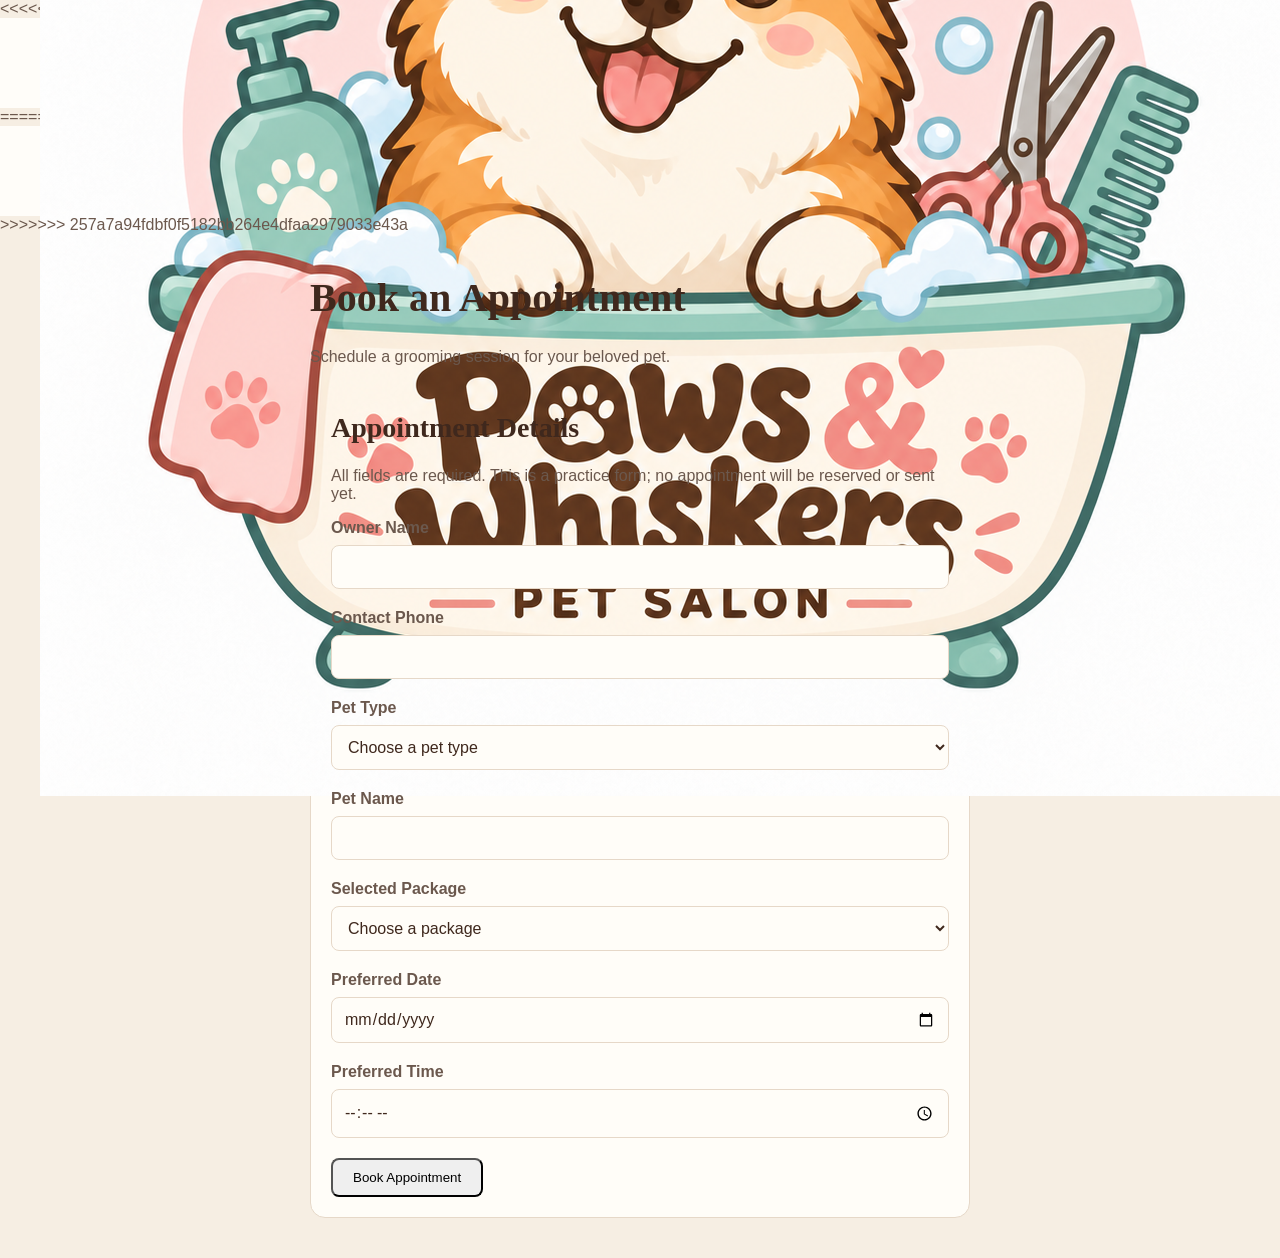
==== booking.html @ 64ad49d0 "Enhanced booking and style" ====
<!DOCTYPE html>
<html lang="en">
<head>
    <meta charset="UTF-8">
    <meta name="viewport" content="width=device-width, initial-scale=1.0">

    <title>Booking | Paws &amp; Whiskers</title>

    <link rel="stylesheet" href="style.css">
</head>

<body>
<<<<<<< HEAD
    <!-- Shared navigation -->
    <nav class="navbar" aria-label="Main navigation">
        <div class="nav-logo">
            <a href="index.html">Paws &amp; Whiskers</a>
        </div>

        <div class="nav-links">
            <a href="index.html">Home</a>
            <a href="service.html">Services</a>
            <a href="packages.html">Packages</a>
            <a href="groomers.html">Groomers</a>
            <a href="booking.html" aria-current="page">Booking</a>
            <a href="contact.html">Contact</a>
        </div>
    </nav>
=======
    <nav class="navbar">

            <div class="nav-brand">
                <div class="nav-image-logo">
                    <img src="Paws & Whiskers.png" alt="Paws & Whiskers Logo">
                </div>

                <div class="nav-title">
                    <a href="index.html">Paws & Whiskers</a>
                </div>
            </div>

            <div class="nav-links">
                <a href="index.html">Home</a>
                <a href="service.html">Services</a>
                <a href="packages.html">Packages</a>
                <a href="groomers.html">Groomers</a>
                <a href="contact.html">Contact</a>
            </div>

            <a href="booking.html" class="button button-brown">Book Now</a>

        </nav>
>>>>>>> 257a7a94fdbf0f5182bb264e4dfaa2979033e43a

    <main class="booking-page">
        <h1 class="page-title">Book an Appointment</h1>

        <p class="normal-text">
            Schedule a grooming session for your beloved pet.
        </p>

        <form class="card booking-form" aria-describedby="booking-note">
            <h2 class="section-title">Appointment Details</h2>

            <p id="booking-note" class="normal-text">
                All fields are required. This is a practice form;
                no appointment will be reserved or sent yet.
            </p>

            <!-- Owner name -->
            <div class="form-group">
                <label for="owner-name">Owner Name</label>
                <input
                    type="text"
                    id="owner-name"
                    name="owner-name"
                    autocomplete="name"
                    required
                >
            </div>

            <!-- Contact phone -->
            <div class="form-group">
                <label for="phone">Contact Phone</label>
                <input
                    type="tel"
                    id="phone"
                    name="phone"
                    autocomplete="tel"
                    required
                >
            </div>

            <!-- Pet type -->
            <div class="form-group">
                <label for="pet-type">Pet Type</label>
                <select id="pet-type" name="pet-type" required>
                    <option value="">Choose a pet type</option>
                    <option value="dog">Dog</option>
                    <option value="cat">Cat</option>
                    <option value="rabbit">Rabbit</option>
                </select>
            </div>

            <!-- Pet name -->
            <div class="form-group">
                <label for="pet-name">Pet Name</label>
                <input
                    type="text"
                    id="pet-name"
                    name="pet-name"
                    required
                >
            </div>

            <!-- Package -->
            <div class="form-group">
                <label for="package">Selected Package</label>
                <select id="package" name="package" required>
                    <option value="">Choose a package</option>
                    <option value="bronze">Bronze Package</option>
                    <option value="silver">Silver Package</option>
                    <option value="gold">Gold Package</option>
                </select>
            </div>

            <!-- Preferred date -->
            <div class="form-group">
                <label for="date">Preferred Date</label>
                <input type="date" id="date" name="date" required>
            </div>

            <!-- Preferred time -->
            <div class="form-group">
                <label for="time">Preferred Time</label>
                <input type="time" id="time" name="time" required>
            </div>

            <!-- Visual-only button for now -->
            <button type="button" class="button">
                Book Appointment
            </button>
        </form>
    </main>

</body>
</html>
---- style.css ----
/* GENERAL STYLES */

html, body {
    background-color: #F6EEE3;
    color: #6B584D;
    margin: 0;
    padding: 0;
    width: 100%;
    min-height: 100%;
    font-family: Arial, sans-serif;
}

* {
    box-sizing: border-box;
}


/* TITLES */

.page-title {
    color: #3F281D;
    font-size: 40px;
    font-weight: bold;
    font-family: Georgia, serif;
}

.section-title {
    color: #3F281D;
    font-size: 28px;
    font-weight: bold;
    font-family: Georgia, serif;
}


/* CARD CONTAINERS */

.card {
    background-color: #FFFDF8;
    border: 1px solid #E6D8C8;
    border-radius: 15px;
    padding: 20px;
}


/* INTERACTIVE BUTTONS */

.button {
    padding: 10px 20px;
    border-radius: 8px;
    text-decoration: none;
    display: inline-block;
    margin-right: 5px;
}

.button-brown {
    background-color: brown;
    color: white;
}

.button-white {
    background-color: white;
    color: brown;
    border: 1px solid brown;
}


/* NORMAL BODY TEXT */

.normal-text {
    color: #6B584D;
}


/* NAVIGATION BAR */

.navbar {
    width: 100%;
    height: 90px;
    padding: 15px 40px;
    display: flex;
    align-items: center;
    justify-content: space-between;
    background-color: #FFFDF9;
}

.nav-brand {
    display: flex;
    align-items: center;
    gap: 12px;
}

.nav-title a {
    color: #3F281D;
    text-decoration: none;
    font-size: 24px;
    font-weight: bold;
}

.nav-links {
    display: flex;
    gap: 25px;
    margin-left: auto;
    margin-right: 40px;
}

.nav-links a {
    color: #6B584D;
    text-decoration: none;
}

.nav-links a:hover {
<<<<<<< HEAD
    color: #8A5A3B;
}

/*Booking Page*/

.booking-page {
    max-width: 700px;
    margin: 40px auto;
    padding: 0 20px;
}

.booking-form {
    margin-top: 25px;
}

.booking-form .section-title {
    margin-top: 0;
}

/*Form Fields*/
.form-group {
    margin-bottom: 20px;
}

.form-group label {
    display: block;
    margin-bottom: 8px;
    font-weight: bold;
}

.form-group input,
.form-group select {
    width: 100%;
    box-sizing: border-box;
    padding: 12px;
    border: 1px solid #E6D8C8;
    border-radius: 8px;
    background-color: #FFFDF8;
    color: #3F281D;
    font: inherit;
}

.form-group input:focus,
.form-group select:focus {
    outline: 2px solid #8A5A3B;
    outline-offset: 2px;
}
=======
    color: #B52A2A;
}

.nav-image-logo img {
    width: 55px;
    height: 55px;
    object-fit: contain;
}


/* NORMAL SECTIONS */

.section {
    width: 100%;
    display: flex;
    justify-content: space-between;
    align-items: center;
}
>>>>>>> 257a7a94fdbf0f5182bb264e4dfaa2979033e43a
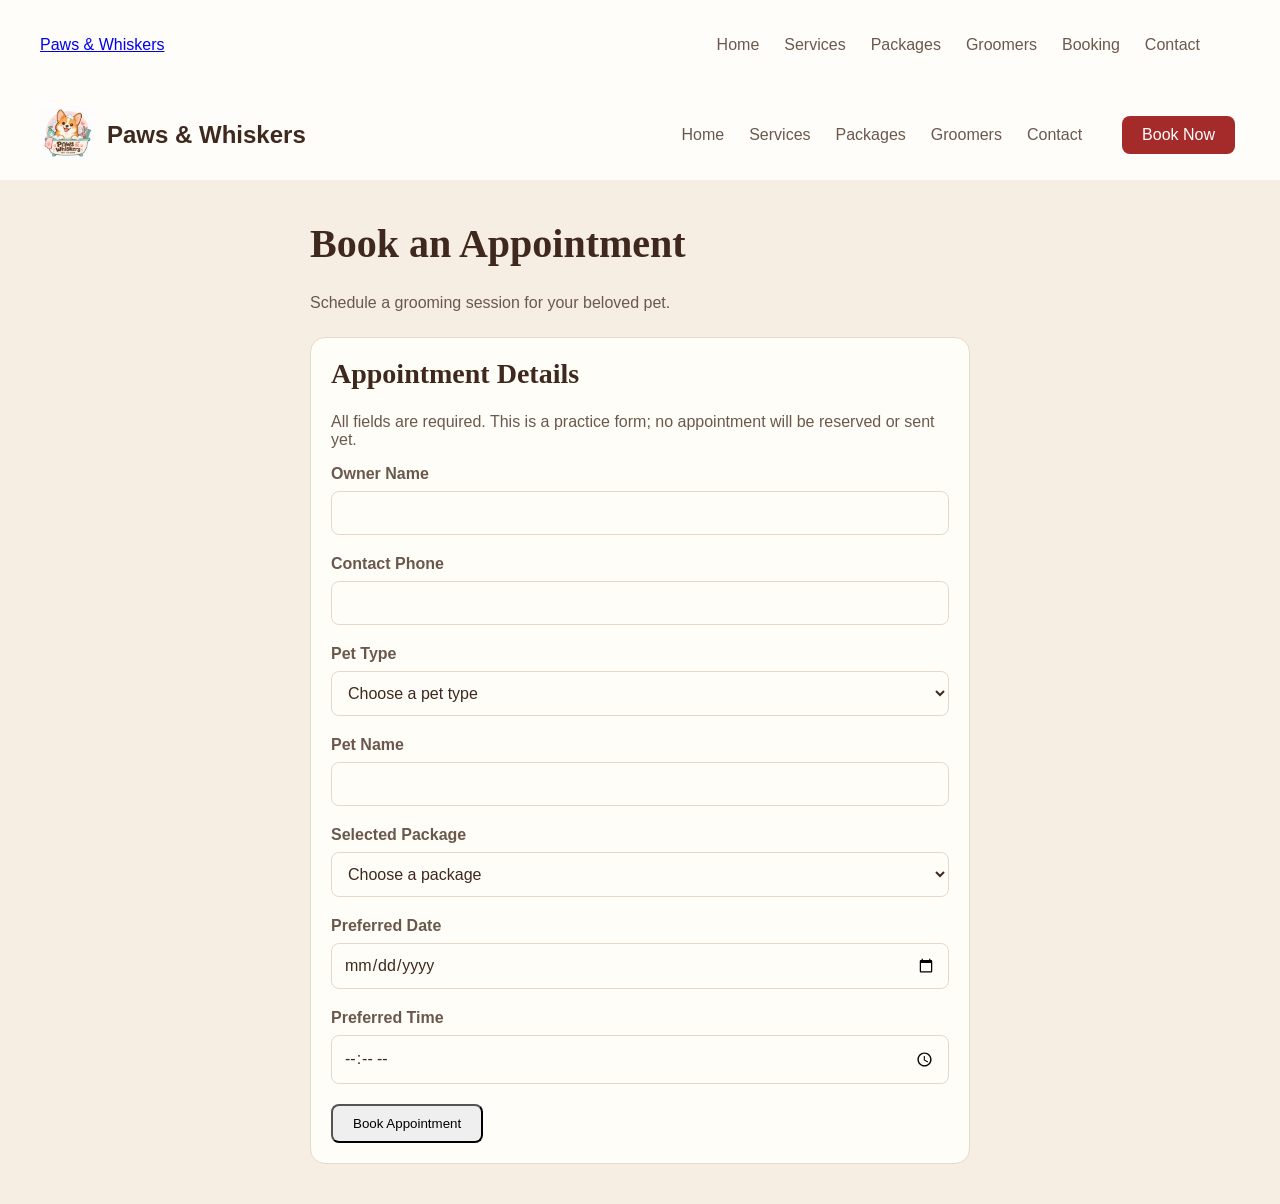
==== commit c582e1ef: "Updated booking.css file and oragnized everything" ====
--- a/booking.html
+++ b/booking.html
@@ -7,10 +7,10 @@
     <title>Booking | Paws &amp; Whiskers</title>
 
     <link rel="stylesheet" href="style.css">
+    <link rel="stylesheet" href="booking.css"
 </head>
 
 <body>
-<<<<<<< HEAD
     <!-- Shared navigation -->
     <nav class="navbar" aria-label="Main navigation">
         <div class="nav-logo">
@@ -26,7 +26,6 @@
             <a href="contact.html">Contact</a>
         </div>
     </nav>
-=======
     <nav class="navbar">
 
             <div class="nav-brand">
@@ -50,7 +49,6 @@
             <a href="booking.html" class="button button-brown">Book Now</a>
 
         </nav>
->>>>>>> 257a7a94fdbf0f5182bb264e4dfaa2979033e43a
 
     <main class="booking-page">
         <h1 class="page-title">Book an Appointment</h1>
--- a/style.css
+++ b/style.css
@@ -109,55 +109,6 @@
 }
 
 .nav-links a:hover {
-<<<<<<< HEAD
-    color: #8A5A3B;
-}
-
-/*Booking Page*/
-
-.booking-page {
-    max-width: 700px;
-    margin: 40px auto;
-    padding: 0 20px;
-}
-
-.booking-form {
-    margin-top: 25px;
-}
-
-.booking-form .section-title {
-    margin-top: 0;
-}
-
-/*Form Fields*/
-.form-group {
-    margin-bottom: 20px;
-}
-
-.form-group label {
-    display: block;
-    margin-bottom: 8px;
-    font-weight: bold;
-}
-
-.form-group input,
-.form-group select {
-    width: 100%;
-    box-sizing: border-box;
-    padding: 12px;
-    border: 1px solid #E6D8C8;
-    border-radius: 8px;
-    background-color: #FFFDF8;
-    color: #3F281D;
-    font: inherit;
-}
-
-.form-group input:focus,
-.form-group select:focus {
-    outline: 2px solid #8A5A3B;
-    outline-offset: 2px;
-}
-=======
     color: #B52A2A;
 }
 
@@ -175,5 +126,4 @@
     display: flex;
     justify-content: space-between;
     align-items: center;
-}
->>>>>>> 257a7a94fdbf0f5182bb264e4dfaa2979033e43a
+}
--- a/booking.css
+++ b/booking.css
@@ -0,0 +1,49 @@
+/* BOOKING PAGE */
+
+.booking-page {
+    max-width: 700px;
+    margin: 40px auto;
+    padding: 0 20px;
+}
+
+.booking-form {
+    margin-top: 25px;
+}
+
+.booking-form .section-title {
+    margin-top: 0;
+}
+
+
+/* FORM FIELDS */
+
+.form-group {
+    margin-bottom: 20px;
+}
+
+.form-group label {
+    display: block;
+    margin-bottom: 8px;
+    font-weight: bold;
+}
+
+.form-group input,
+.form-group select {
+    width: 100%;
+    box-sizing: border-box;
+    padding: 12px;
+
+    border: 1px solid #E6D8C8;
+    border-radius: 8px;
+
+    background-color: #FFFDF8;
+    color: #3F281D;
+
+    font: inherit;
+}
+
+.form-group input:focus,
+.form-group select:focus {
+    outline: 2px solid #8A5A3B;
+    outline-offset: 2px;
+}
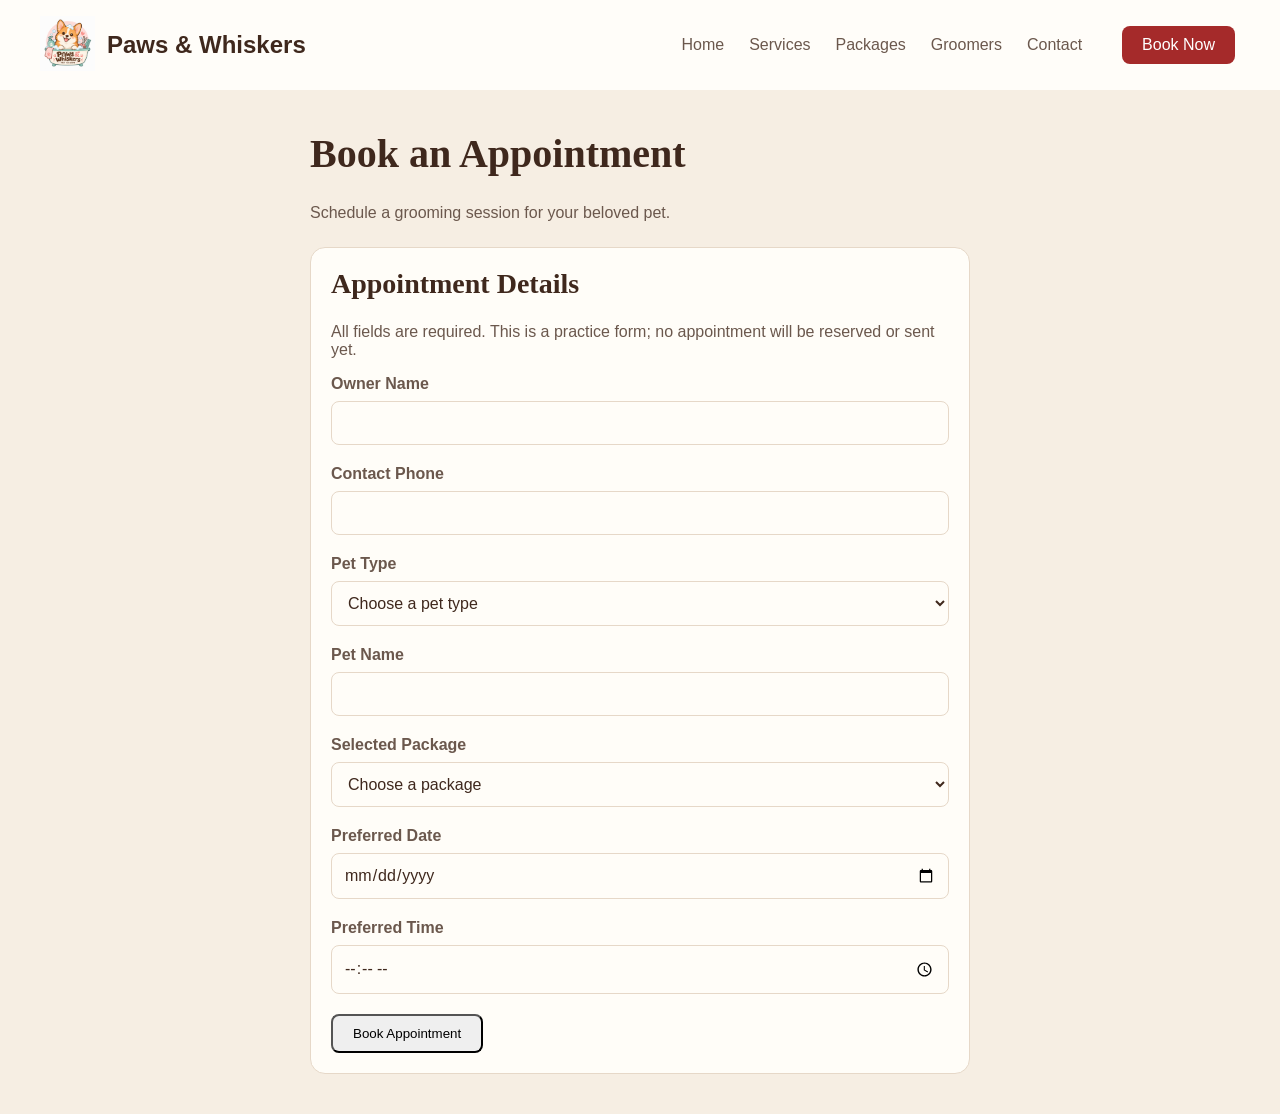
==== commit 35dffeeb: "Faith did double nav bar!!!" ====
--- a/booking.html
+++ b/booking.html
@@ -11,10 +11,16 @@
 </head>
 
 <body>
-    <!-- Shared navigation -->
-    <nav class="navbar" aria-label="Main navigation">
-        <div class="nav-logo">
-            <a href="index.html">Paws &amp; Whiskers</a>
+    <nav class="navbar">
+
+        <div class="nav-brand">
+            <div class="nav-image-logo">
+                <img src="Paws & Whiskers.png" alt="Paws & Whiskers Logo">
+            </div>
+
+            <div class="nav-title">
+                <a href="index.html">Paws & Whiskers</a>
+            </div>
         </div>
 
         <div class="nav-links">
@@ -22,33 +28,12 @@
             <a href="service.html">Services</a>
             <a href="packages.html">Packages</a>
             <a href="groomers.html">Groomers</a>
-            <a href="booking.html" aria-current="page">Booking</a>
             <a href="contact.html">Contact</a>
         </div>
+
+        <a href="booking.html" class="button button-brown">Book Now</a>
+
     </nav>
-    <nav class="navbar">
-
-            <div class="nav-brand">
-                <div class="nav-image-logo">
-                    <img src="Paws & Whiskers.png" alt="Paws & Whiskers Logo">
-                </div>
-
-                <div class="nav-title">
-                    <a href="index.html">Paws & Whiskers</a>
-                </div>
-            </div>
-
-            <div class="nav-links">
-                <a href="index.html">Home</a>
-                <a href="service.html">Services</a>
-                <a href="packages.html">Packages</a>
-                <a href="groomers.html">Groomers</a>
-                <a href="contact.html">Contact</a>
-            </div>
-
-            <a href="booking.html" class="button button-brown">Book Now</a>
-
-        </nav>
 
     <main class="booking-page">
         <h1 class="page-title">Book an Appointment</h1>
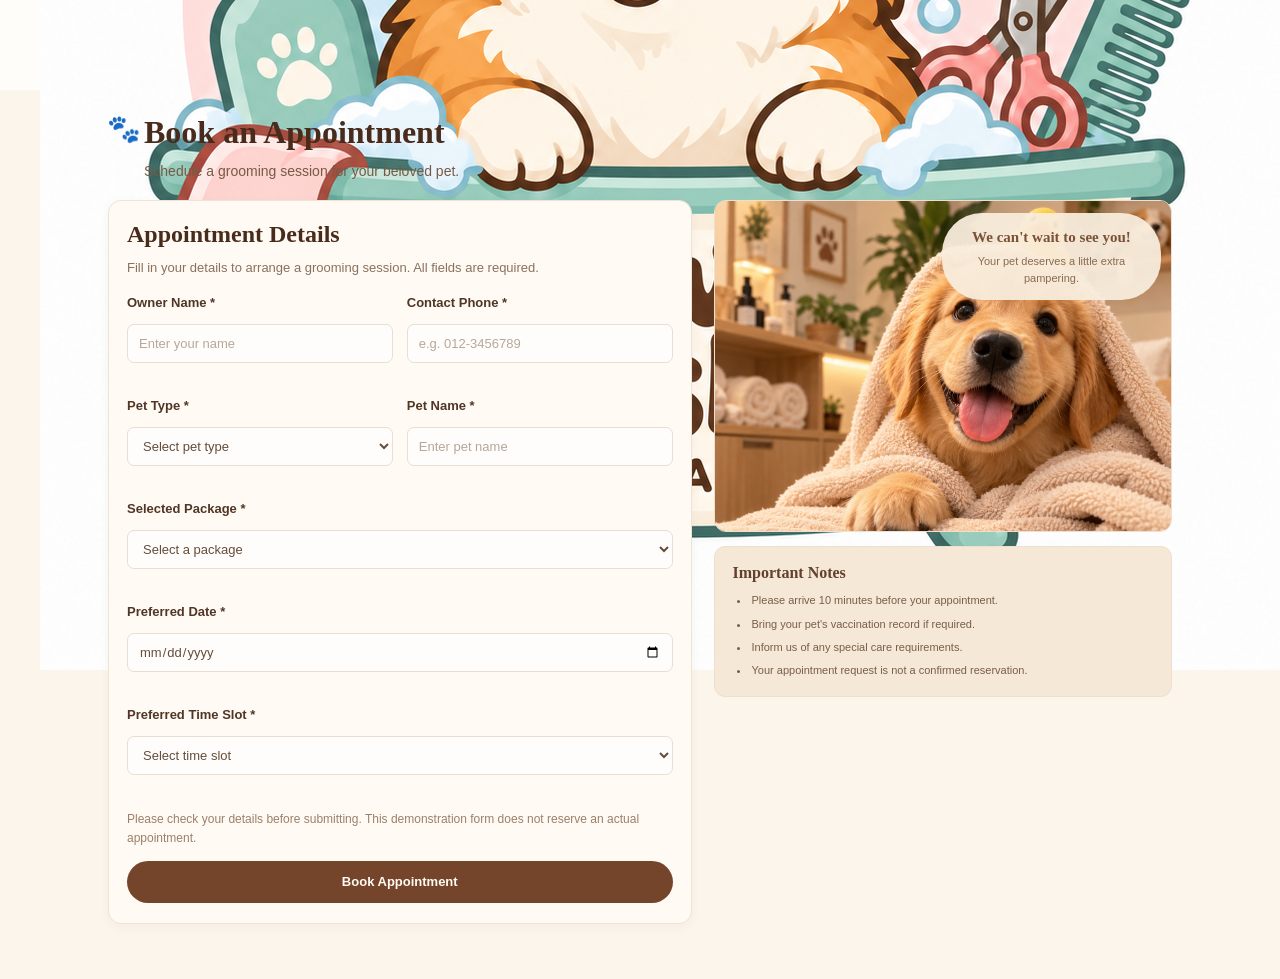
==== commit 01779d7e: "enhanced booking" ====
--- a/booking.html
+++ b/booking.html
@@ -1,17 +1,16 @@
 <!DOCTYPE html>
-<html lang="en">
+
 <head>
-    <meta charset="UTF-8">
-    <meta name="viewport" content="width=device-width, initial-scale=1.0">
-
-    <title>Booking | Paws &amp; Whiskers</title>
+    <title>Booking - Paws &amp; Whiskers</title>
 
     <link rel="stylesheet" href="style.css">
-    <link rel="stylesheet" href="booking.css"
+    <link rel="stylesheet" href="booking.css">
 </head>
 
 <body>
-    <nav class="navbar">
+
+    <!-- Navigation Bar -->
+    <nav class="navbar" aria-label="Main navigation">
 
         <div class="nav-brand">
             <div class="nav-image-logo">
@@ -19,7 +18,7 @@
             </div>
 
             <div class="nav-title">
-                <a href="index.html">Paws & Whiskers</a>
+                <a href="index.html">Paws &amp; Whiskers</a>
             </div>
         </div>
 
@@ -28,6 +27,7 @@
             <a href="service.html">Services</a>
             <a href="packages.html">Packages</a>
             <a href="groomers.html">Groomers</a>
+            <a href="booking.html" aria-current="page">Booking</a>
             <a href="contact.html">Contact</a>
         </div>
 
@@ -35,96 +35,163 @@
 
     </nav>
 
-    <main class="booking-page">
+
+    <!-- Page Heading -->
+    <header class="booking-header">
         <h1 class="page-title">Book an Appointment</h1>
+        <p>Schedule a grooming session for your beloved pet.</p>
+    </header>
 
-        <p class="normal-text">
-            Schedule a grooming session for your beloved pet.
-        </p>
 
-        <form class="card booking-form" aria-describedby="booking-note">
+    <!-- Main Booking Content -->
+    <main class="booking-container">
+
+        <!-- Left Column: Booking Form -->
+        <section class="booking-card">
+
             <h2 class="section-title">Appointment Details</h2>
 
-            <p id="booking-note" class="normal-text">
-                All fields are required. This is a practice form;
-                no appointment will be reserved or sent yet.
+            <p class="booking-description" id="booking-note">
+                Fill in your details to arrange a grooming session.
+                All fields are required.
             </p>
 
-            <!-- Owner name -->
-            <div class="form-group">
-                <label for="owner-name">Owner Name</label>
-                <input
-                    type="text"
-                    id="owner-name"
-                    name="owner-name"
-                    autocomplete="name"
-                    required
+            <form id="booking-form" aria-describedby="booking-note">
+
+                <div class="booking-form-grid">
+
+                    <div class="form-group">
+                        <label for="owner-name">Owner Name *</label>
+                        <input
+                            type="text"
+                            id="owner-name"
+                            name="owner-name"
+                            placeholder="Enter your name"
+                            autocomplete="name"
+                            required
+                        >
+                    </div>
+
+                    <div class="form-group">
+                        <label for="phone">Contact Phone *</label>
+                        <input
+                            type="tel"
+                            id="phone"
+                            name="phone"
+                            placeholder="e.g. 012-3456789"
+                            autocomplete="tel"
+                            required
+                        >
+                    </div>
+
+                    <div class="form-group">
+                        <label for="pet-type">Pet Type *</label>
+                        <select id="pet-type" name="pet-type" required>
+                            <option value="">Select pet type</option>
+                            <option value="dog">Dog</option>
+                            <option value="cat">Cat</option>
+                            <option value="rabbit">Rabbit</option>
+                        </select>
+                    </div>
+
+                    <div class="form-group">
+                        <label for="pet-name">Pet Name *</label>
+                        <input
+                            type="text"
+                            id="pet-name"
+                            name="pet-name"
+                            placeholder="Enter pet name"
+                            required
+                        >
+                    </div>
+
+                    <div class="form-group full-width">
+                        <label for="package">Selected Package *</label>
+                        <select id="package" name="package" required>
+                            <option value="">Select a package</option>
+                            <option value="bronze">Bronze Package - RM50</option>
+                            <option value="silver">Silver Package - RM80</option>
+                            <option value="gold">Gold Package - RM120</option>
+                        </select>
+                    </div>
+
+                    <div class="form-group full-width">
+                        <label for="date">Preferred Date *</label>
+                        <input type="date" id="date" name="date" required>
+                    </div>
+
+                    <div class="form-group full-width">
+                        <label for="time">Preferred Time Slot *</label>
+                        <select id="time" name="time" required>
+                            <option value="">Select time slot</option>
+                            <option value="09:00">9:00 AM</option>
+                            <option value="10:00">10:00 AM</option>
+                            <option value="11:00">11:00 AM</option>
+                            <option value="12:00">12:00 PM</option>
+                            <option value="13:00">1:00 PM</option>
+                            <option value="14:00">2:00 PM</option>
+                            <option value="15:00">3:00 PM</option>
+                            <option value="16:00">4:00 PM</option>
+                            <option value="17:00">5:00 PM</option>
+                        </select>
+                    </div>
+
+                </div>
+
+                <p class="booking-disclaimer">
+                    Please check your details before submitting.
+                    This demonstration form does not reserve an actual appointment.
+                </p>
+
+                <button type="submit" class="button button-brown booking-submit">
+                    Book Appointment
+                </button>
+
+            </form>
+        </section>
+
+
+        <!-- Right Column: Puppy Image and Notes -->
+        <aside class="booking-sidebar">
+
+            <section class="booking-image-card">
+
+                <div class="booking-image-text">
+                    <h2>We can't wait to see you!</h2>
+                    <p>Your pet deserves a little extra pampering.</p>
+                </div>
+
+                <img
+                    src="booking_pet.png"
+                    alt="Happy golden puppy wrapped in a towel after grooming"
+                    class="booking-pet-image"
                 >
-            </div>
 
-            <!-- Contact phone -->
-            <div class="form-group">
-                <label for="phone">Contact Phone</label>
-                <input
-                    type="tel"
-                    id="phone"
-                    name="phone"
-                    autocomplete="tel"
-                    required
-                >
-            </div>
+            </section>
 
-            <!-- Pet type -->
-            <div class="form-group">
-                <label for="pet-type">Pet Type</label>
-                <select id="pet-type" name="pet-type" required>
-                    <option value="">Choose a pet type</option>
-                    <option value="dog">Dog</option>
-                    <option value="cat">Cat</option>
-                    <option value="rabbit">Rabbit</option>
-                </select>
-            </div>
+            <section class="booking-notes">
+                <h2>Important Notes</h2>
 
-            <!-- Pet name -->
-            <div class="form-group">
-                <label for="pet-name">Pet Name</label>
-                <input
-                    type="text"
-                    id="pet-name"
-                    name="pet-name"
-                    required
-                >
-            </div>
+                <ul>
+                    <li>Please arrive 10 minutes before your appointment.</li>
+                    <li>Bring your pet's vaccination record if required.</li>
+                    <li>Inform us of any special care requirements.</li>
+                    <li>Your appointment request is not a confirmed reservation.</li>
+                </ul>
+            </section>
 
-            <!-- Package -->
-            <div class="form-group">
-                <label for="package">Selected Package</label>
-                <select id="package" name="package" required>
-                    <option value="">Choose a package</option>
-                    <option value="bronze">Bronze Package</option>
-                    <option value="silver">Silver Package</option>
-                    <option value="gold">Gold Package</option>
-                </select>
-            </div>
+        </aside>
 
-            <!-- Preferred date -->
-            <div class="form-group">
-                <label for="date">Preferred Date</label>
-                <input type="date" id="date" name="date" required>
-            </div>
-
-            <!-- Preferred time -->
-            <div class="form-group">
-                <label for="time">Preferred Time</label>
-                <input type="time" id="time" name="time" required>
-            </div>
-
-            <!-- Visual-only button for now -->
-            <button type="button" class="button">
-                Book Appointment
-            </button>
-        </form>
     </main>
 
+
+    <!-- Booking Confirmation -->
+    <section class="booking-result-container" aria-label="Booking result">
+        <div id="booking-result" aria-live="polite"></div>
+    </section>
+
+
+    <script src="booking.js"></script>
+
 </body>
-</html>+</html>
--- a/style.css
+++ b/style.css
@@ -109,21 +109,50 @@
 }
 
 .nav-links a:hover {
-    color: #B52A2A;
+    color: #8A5A3B;
 }
 
-.nav-image-logo img {
-    width: 55px;
-    height: 55px;
-    object-fit: contain;
+/*Booking Page*/
+
+.booking-page {
+    max-width: 700px;
+    margin: 40px auto;
+    padding: 0 20px;
 }
 
+.booking-form {
+    margin-top: 25px;
+}
 
-/* NORMAL SECTIONS */
+.booking-form .section-title {
+    margin-top: 0;
+}
 
-.section {
+/*Form Fields*/
+.form-group {
+    margin-bottom: 20px;
+}
+
+.form-group label {
+    display: block;
+    margin-bottom: 8px;
+    font-weight: bold;
+}
+
+.form-group input,
+.form-group select {
     width: 100%;
-    display: flex;
-    justify-content: space-between;
-    align-items: center;
-}+    box-sizing: border-box;
+    padding: 12px;
+    border: 1px solid #E6D8C8;
+    border-radius: 8px;
+    background-color: #FFFDF8;
+    color: #3F281D;
+    font: inherit;
+}
+
+.form-group input:focus,
+.form-group select:focus {
+    outline: 2px solid #8A5A3B;
+    outline-offset: 2px;
+}
--- a/booking.css
+++ b/booking.css
@@ -1,49 +1,414 @@
-/* BOOKING PAGE */
-
-.booking-page {
-    max-width: 700px;
-    margin: 40px auto;
-    padding: 0 20px;
-}
-
-.booking-form {
-    margin-top: 25px;
-}
-
-.booking-form .section-title {
-    margin-top: 0;
-}
-
-
-/* FORM FIELDS */
+/*BOOKING PAGE STYLING*/
+
+body {
+    background: #fbf5ec;
+    color: #3f291d;
+}
+
+/* Page Heading */
+
+.booking-header {
+    max-width: 1120px;
+    margin: 0 auto;
+    padding: 22px 28px 18px 64px;
+    position: relative;
+    text-align: left;
+}
+
+.booking-header::before {
+    content: "🐾";
+    position: absolute;
+    left: 27px;
+    top: 23px;
+    font-size: 27px;
+}
+
+.booking-header .page-title {
+    font-family: Georgia, serif;
+    font-size: 32px;
+    line-height: 1.25;
+    color: #492b1c;
+    margin: 0 0 8px;
+}
+
+.booking-header > p {
+    font-size: 14px;
+    line-height: 1.6;
+    color: #765a45;
+    margin: 0;
+}
+
+/* Main Layout */
+
+.booking-container {
+    max-width: 1120px;
+    margin: 0 auto;
+    padding: 0 28px 25px;
+    display: grid;
+    grid-template-columns: minmax(0, 1.12fr) minmax(0, 0.88fr);
+    gap: 22px;
+    align-items: start;
+}
+
+/* Form Card */
+
+.booking-card {
+    min-width: 0;
+    box-sizing: border-box;
+    padding: 20px 18px;
+    background: #fffaf3;
+    border: 1px solid #eee2d4;
+    border-radius: 13px;
+    box-shadow: 0 3px 12px rgba(93, 61, 39, 0.04);
+}
+
+.booking-card .section-title {
+    color: #492b1c;
+    font-family: Georgia, serif;
+    font-size: 24px;
+    margin: 0 0 10px;
+}
+
+.booking-description {
+    color: #8a715d;
+    font-size: 13px;
+    line-height: 1.6;
+    margin: 0 0 16px;
+}
+
+/* Form Grid */
+
+.booking-form-grid {
+    display: grid;
+    grid-template-columns: repeat(2, minmax(0, 1fr));
+    column-gap: 14px;
+    row-gap: 15px;
+}
 
 .form-group {
-    margin-bottom: 20px;
+    display: flex;
+    flex-direction: column;
+    gap: 6px;
+    min-width: 0;
+}
+
+.form-group.full-width {
+    grid-column: 1 / -1;
 }
 
 .form-group label {
-    display: block;
-    margin-bottom: 8px;
-    font-weight: bold;
+    color: #503626;
+    font-size: 13px;
+    font-weight: 600;
 }
 
 .form-group input,
 .form-group select {
     width: 100%;
+    min-width: 0;
+    height: 39px;
     box-sizing: border-box;
-    padding: 12px;
-
-    border: 1px solid #E6D8C8;
-    border-radius: 8px;
-
-    background-color: #FFFDF8;
-    color: #3F281D;
-
-    font: inherit;
+    padding: 8px 11px;
+    border: 1px solid #e8ded3;
+    border-radius: 7px;
+    background: #fffdfb;
+    color: #654d3b;
+    font-family: inherit;
+    font-size: 13px;
+}
+
+.form-group input::placeholder {
+    color: #b5a79a;
+    opacity: 1;
 }
 
 .form-group input:focus,
 .form-group select:focus {
-    outline: 2px solid #8A5A3B;
-    outline-offset: 2px;
-}+    outline: none;
+    border-color: #a67a55;
+    box-shadow: 0 0 0 2px rgba(166, 122, 85, 0.12);
+}
+
+/* Disclaimer */
+
+.booking-disclaimer {
+    margin: 15px 0 10px;
+    color: #9a806b;
+    font-size: 12px;
+    line-height: 1.6;
+}
+
+/* Submit Button */
+
+.booking-submit {
+    display: block;
+    width: 100%;
+    min-height: 42px;
+    box-sizing: border-box;
+    margin-top: 12px;
+    padding: 11px 16px;
+    border: none;
+    border-radius: 22px;
+    background: #75452b;
+    color: #fffaf3;
+    font-family: inherit;
+    font-size: 13px;
+    font-weight: 600;
+    cursor: pointer;
+    transition: background 0.2s, transform 0.2s;
+}
+
+.booking-submit:hover {
+    background: #5e3521;
+    transform: translateY(-1px);
+}
+
+.booking-submit:focus-visible {
+    outline: 3px solid #c69a71;
+    outline-offset: 3px;
+}
+
+/* Right Column */
+
+.booking-sidebar {
+    min-width: 0;
+    display: flex;
+    flex-direction: column;
+    gap: 14px;
+}
+
+/* Puppy Image Card */
+
+.booking-image-card {
+    position: relative;
+    overflow: hidden;
+    background: #f7ead9;
+    border: 1px solid #eee0cf;
+    border-radius: 12px;
+}
+
+.booking-image-text {
+    position: absolute;
+    top: 12px;
+    right: 10px;
+    z-index: 2;
+    width: 48%;
+    padding: 14px 9px;
+    box-sizing: border-box;
+    border-radius: 40px;
+    background: rgba(249, 237, 221, 0.94);
+    text-align: center;
+}
+
+.booking-image-text h2 {
+    margin: 0 0 5px;
+    color: #795137;
+    font-family: Georgia, serif;
+    font-size: 15px;
+    line-height: 1.4;
+}
+
+.booking-image-text p {
+    margin: 0;
+    color: #8b6a50;
+    font-size: 11px;
+    line-height: 1.5;
+}
+
+.booking-pet-image {
+    display: block;
+    width: 100%;
+    height: 330px;
+    object-fit: cover;
+    object-position: center;
+}
+
+/* Important Notes */
+
+.booking-notes {
+    padding: 17px 18px;
+    background: #f5e8d7;
+    border: 1px solid #efe0cd;
+    border-radius: 11px;
+}
+
+.booking-notes h2 {
+    margin: 0 0 9px;
+    color: #62412b;
+    font-family: Georgia, serif;
+    font-size: 16px;
+}
+
+.booking-notes ul {
+    margin: 0;
+    padding-left: 17px;
+}
+
+.booking-notes li {
+    padding-left: 2px;
+    margin-bottom: 5px;
+    color: #795e47;
+    font-size: 11px;
+    line-height: 1.65;
+}
+
+.booking-notes li:last-child {
+    margin-bottom: 0;
+}
+
+/* Confirmation Receipt */
+
+.booking-result-container {
+    max-width: 1120px;
+    margin: 0 auto;
+    padding: 0 28px 30px;
+}
+
+.booking-receipt {
+    padding: 22px;
+    background: #fffaf3;
+    border: 1px solid #e7d5c0;
+    border-radius: 12px;
+    color: #583a27;
+    font-size: 14px;
+    box-shadow: 0 4px 14px rgba(89, 57, 34, 0.06);
+}
+
+.booking-receipt h2 {
+    margin-top: 0;
+    font-family: Georgia, serif;
+    font-size: 22px;
+}
+
+.booking-receipt ul {
+    padding: 0;
+    list-style: none;
+}
+
+.booking-receipt li {
+    padding: 10px 0;
+    border-bottom: 1px solid #eadfd2;
+    line-height: 1.6;
+    overflow-wrap: anywhere;
+}
+
+/* Validation Errors */
+
+.booking-message.error {
+    margin: 15px 0 0;
+    padding: 13px;
+    background: #fff0ed;
+    color: #9c3025;
+    border: 1px solid #e8b8ae;
+    border-radius: 8px;
+    font-size: 13px;
+    line-height: 1.6;
+}
+
+/* Tablet */
+
+@media (max-width: 800px) {
+    .booking-header {
+        padding-left: 58px;
+    }
+
+    .booking-container {
+        max-width: 620px;
+        grid-template-columns: minmax(0, 1fr);
+    }
+
+    .booking-sidebar {
+        display: grid;
+        grid-template-columns: repeat(2, minmax(0, 1fr));
+        align-items: start;
+    }
+
+    .booking-pet-image {
+        height: 260px;
+    }
+}
+
+/* Mobile */
+
+@media (max-width: 520px) {
+    .booking-header {
+        padding: 20px 16px 16px 48px;
+    }
+
+    .booking-header::before {
+        left: 13px;
+        top: 21px;
+        font-size: 23px;
+    }
+
+    .booking-header .page-title {
+        font-size: 26px;
+    }
+
+    .booking-header > p {
+        font-size: 13px;
+    }
+
+    .booking-container {
+        padding: 0 14px 22px;
+        gap: 18px;
+    }
+
+    .booking-card {
+        padding: 17px 13px;
+    }
+
+    .booking-card .section-title {
+        font-size: 22px;
+    }
+
+    .booking-form-grid {
+        grid-template-columns: minmax(0, 1fr);
+        row-gap: 13px;
+    }
+
+    .form-group.full-width {
+        grid-column: auto;
+    }
+
+    .form-group label {
+        font-size: 13px;
+    }
+
+    .form-group input,
+    .form-group select {
+        font-size: 13px;
+    }
+
+    .booking-sidebar {
+        display: flex;
+    }
+
+    .booking-image-text h2 {
+        font-size: 15px;
+    }
+
+    .booking-image-text p {
+        font-size: 11px;
+    }
+
+    .booking-pet-image {
+        height: 290px;
+    }
+
+    .booking-notes h2 {
+        font-size: 16px;
+    }
+
+    .booking-notes li {
+        font-size: 11px;
+    }
+
+    .booking-result-container {
+        padding: 0 14px 24px;
+    }
+
+    .booking-receipt {
+        padding: 18px 14px;
+    }
+}
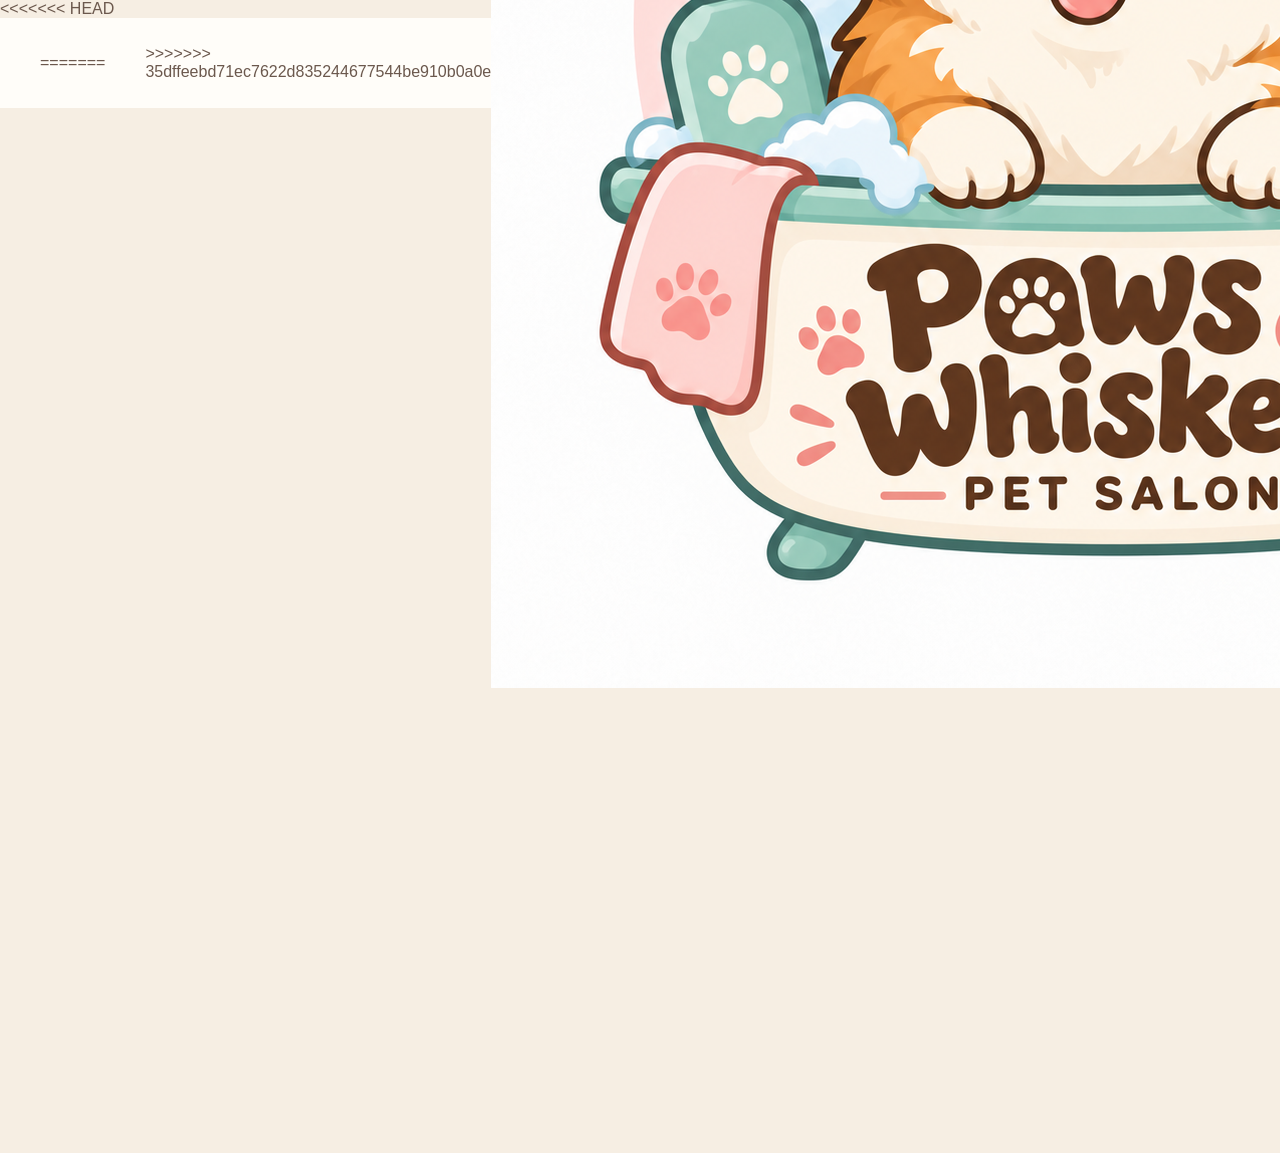
==== commit 69e2fa73: "enhance booking.html" ====
--- a/booking.html
+++ b/booking.html
@@ -4,6 +4,7 @@
     <title>Booking - Paws &amp; Whiskers</title>
 
     <link rel="stylesheet" href="style.css">
+<<<<<<< HEAD
     <link rel="stylesheet" href="booking.css">
 </head>
 
@@ -11,6 +12,13 @@
 
     <!-- Navigation Bar -->
     <nav class="navbar" aria-label="Main navigation">
+=======
+    <link rel="stylesheet" href="booking.css"
+</head>
+
+<body>
+    <nav class="navbar">
+>>>>>>> 35dffeebd71ec7622d835244677544be910b0a0e
 
         <div class="nav-brand">
             <div class="nav-image-logo">
@@ -18,7 +26,11 @@
             </div>
 
             <div class="nav-title">
+<<<<<<< HEAD
                 <a href="index.html">Paws &amp; Whiskers</a>
+=======
+                <a href="index.html">Paws & Whiskers</a>
+>>>>>>> 35dffeebd71ec7622d835244677544be910b0a0e
             </div>
         </div>
 
@@ -27,7 +39,6 @@
             <a href="service.html">Services</a>
             <a href="packages.html">Packages</a>
             <a href="groomers.html">Groomers</a>
-            <a href="booking.html" aria-current="page">Booking</a>
             <a href="contact.html">Contact</a>
         </div>
 
@@ -35,9 +46,13 @@
 
     </nav>
 
+<<<<<<< HEAD
 
     <!-- Page Heading -->
     <header class="booking-header">
+=======
+    <main class="booking-page">
+>>>>>>> 35dffeebd71ec7622d835244677544be910b0a0e
         <h1 class="page-title">Book an Appointment</h1>
         <p>Schedule a grooming session for your beloved pet.</p>
     </header>
--- a/style.css
+++ b/style.css
@@ -109,6 +109,7 @@
 }
 
 .nav-links a:hover {
+<<<<<<< HEAD
     color: #8A5A3B;
 }
 
@@ -156,3 +157,23 @@
     outline: 2px solid #8A5A3B;
     outline-offset: 2px;
 }
+=======
+    color: #B52A2A;
+}
+
+.nav-image-logo img {
+    width: 55px;
+    height: 55px;
+    object-fit: contain;
+}
+
+
+/* NORMAL SECTIONS */
+
+.section {
+    width: 100%;
+    display: flex;
+    justify-content: space-between;
+    align-items: center;
+}
+>>>>>>> 35dffeebd71ec7622d835244677544be910b0a0e
--- a/booking.css
+++ b/booking.css
@@ -1,3 +1,4 @@
+<<<<<<< HEAD
 /*BOOKING PAGE STYLING*/
 
 body {
@@ -100,11 +101,41 @@
     color: #503626;
     font-size: 13px;
     font-weight: 600;
+=======
+/* BOOKING PAGE */
+
+.booking-page {
+    max-width: 700px;
+    margin: 40px auto;
+    padding: 0 20px;
+}
+
+.booking-form {
+    margin-top: 25px;
+}
+
+.booking-form .section-title {
+    margin-top: 0;
+}
+
+
+/* FORM FIELDS */
+
+.form-group {
+    margin-bottom: 20px;
+}
+
+.form-group label {
+    display: block;
+    margin-bottom: 8px;
+    font-weight: bold;
+>>>>>>> 35dffeebd71ec7622d835244677544be910b0a0e
 }
 
 .form-group input,
 .form-group select {
     width: 100%;
+<<<<<<< HEAD
     min-width: 0;
     height: 39px;
     box-sizing: border-box;
@@ -120,10 +151,23 @@
 .form-group input::placeholder {
     color: #b5a79a;
     opacity: 1;
+=======
+    box-sizing: border-box;
+    padding: 12px;
+
+    border: 1px solid #E6D8C8;
+    border-radius: 8px;
+
+    background-color: #FFFDF8;
+    color: #3F281D;
+
+    font: inherit;
+>>>>>>> 35dffeebd71ec7622d835244677544be910b0a0e
 }
 
 .form-group input:focus,
 .form-group select:focus {
+<<<<<<< HEAD
     outline: none;
     border-color: #a67a55;
     box-shadow: 0 0 0 2px rgba(166, 122, 85, 0.12);
@@ -412,3 +456,8 @@
         padding: 18px 14px;
     }
 }
+=======
+    outline: 2px solid #8A5A3B;
+    outline-offset: 2px;
+}
+>>>>>>> 35dffeebd71ec7622d835244677544be910b0a0e
--- a/booking.css
+++ b/booking.css
@@ -1,3 +1,4 @@
+<<<<<<< HEAD
 /*BOOKING PAGE STYLING*/
 
 body {
@@ -100,11 +101,41 @@
     color: #503626;
     font-size: 13px;
     font-weight: 600;
+=======
+/* BOOKING PAGE */
+
+.booking-page {
+    max-width: 700px;
+    margin: 40px auto;
+    padding: 0 20px;
+}
+
+.booking-form {
+    margin-top: 25px;
+}
+
+.booking-form .section-title {
+    margin-top: 0;
+}
+
+
+/* FORM FIELDS */
+
+.form-group {
+    margin-bottom: 20px;
+}
+
+.form-group label {
+    display: block;
+    margin-bottom: 8px;
+    font-weight: bold;
+>>>>>>> 35dffeebd71ec7622d835244677544be910b0a0e
 }
 
 .form-group input,
 .form-group select {
     width: 100%;
+<<<<<<< HEAD
     min-width: 0;
     height: 39px;
     box-sizing: border-box;
@@ -120,10 +151,23 @@
 .form-group input::placeholder {
     color: #b5a79a;
     opacity: 1;
+=======
+    box-sizing: border-box;
+    padding: 12px;
+
+    border: 1px solid #E6D8C8;
+    border-radius: 8px;
+
+    background-color: #FFFDF8;
+    color: #3F281D;
+
+    font: inherit;
+>>>>>>> 35dffeebd71ec7622d835244677544be910b0a0e
 }
 
 .form-group input:focus,
 .form-group select:focus {
+<<<<<<< HEAD
     outline: none;
     border-color: #a67a55;
     box-shadow: 0 0 0 2px rgba(166, 122, 85, 0.12);
@@ -412,3 +456,8 @@
         padding: 18px 14px;
     }
 }
+=======
+    outline: 2px solid #8A5A3B;
+    outline-offset: 2px;
+}
+>>>>>>> 35dffeebd71ec7622d835244677544be910b0a0e
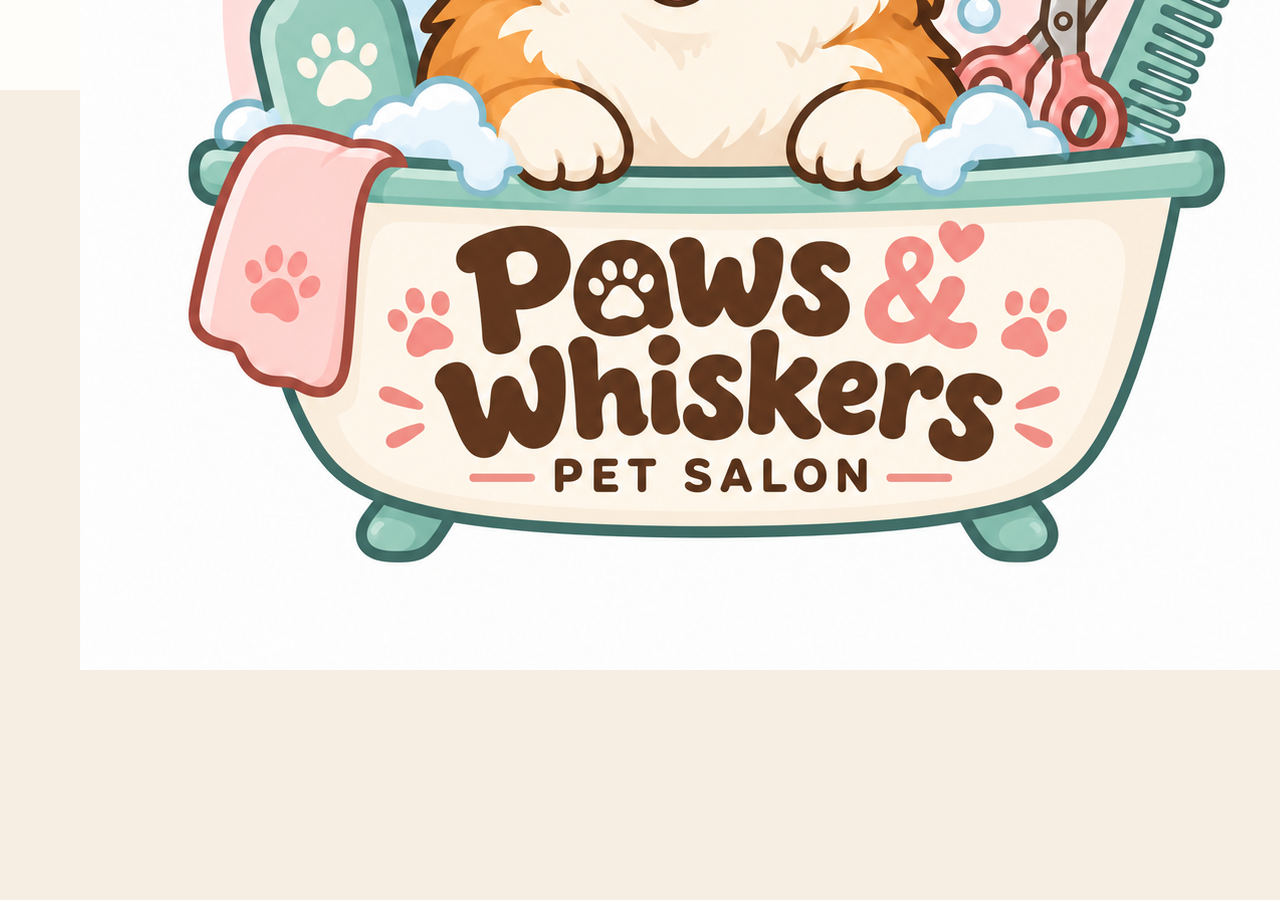
==== commit 1d5959c5: "updated booking" ====
--- a/booking.html
+++ b/booking.html
@@ -4,7 +4,6 @@
     <title>Booking - Paws &amp; Whiskers</title>
 
     <link rel="stylesheet" href="style.css">
-<<<<<<< HEAD
     <link rel="stylesheet" href="booking.css">
 </head>
 
@@ -12,13 +11,11 @@
 
     <!-- Navigation Bar -->
     <nav class="navbar" aria-label="Main navigation">
-=======
     <link rel="stylesheet" href="booking.css"
 </head>
 
 <body>
     <nav class="navbar">
->>>>>>> 35dffeebd71ec7622d835244677544be910b0a0e
 
         <div class="nav-brand">
             <div class="nav-image-logo">
@@ -26,11 +23,8 @@
             </div>
 
             <div class="nav-title">
-<<<<<<< HEAD
                 <a href="index.html">Paws &amp; Whiskers</a>
-=======
                 <a href="index.html">Paws & Whiskers</a>
->>>>>>> 35dffeebd71ec7622d835244677544be910b0a0e
             </div>
         </div>
 
@@ -46,13 +40,9 @@
 
     </nav>
 
-<<<<<<< HEAD
 
     <!-- Page Heading -->
     <header class="booking-header">
-=======
-    <main class="booking-page">
->>>>>>> 35dffeebd71ec7622d835244677544be910b0a0e
         <h1 class="page-title">Book an Appointment</h1>
         <p>Schedule a grooming session for your beloved pet.</p>
     </header>
--- a/booking.css
+++ b/booking.css
@@ -1,4 +1,3 @@
-<<<<<<< HEAD
 /*BOOKING PAGE STYLING*/
 
 body {
@@ -101,41 +100,11 @@
     color: #503626;
     font-size: 13px;
     font-weight: 600;
-=======
-/* BOOKING PAGE */
-
-.booking-page {
-    max-width: 700px;
-    margin: 40px auto;
-    padding: 0 20px;
-}
-
-.booking-form {
-    margin-top: 25px;
-}
-
-.booking-form .section-title {
-    margin-top: 0;
-}
-
-
-/* FORM FIELDS */
-
-.form-group {
-    margin-bottom: 20px;
-}
-
-.form-group label {
-    display: block;
-    margin-bottom: 8px;
-    font-weight: bold;
->>>>>>> 35dffeebd71ec7622d835244677544be910b0a0e
 }
 
 .form-group input,
 .form-group select {
     width: 100%;
-<<<<<<< HEAD
     min-width: 0;
     height: 39px;
     box-sizing: border-box;
@@ -151,7 +120,6 @@
 .form-group input::placeholder {
     color: #b5a79a;
     opacity: 1;
-=======
     box-sizing: border-box;
     padding: 12px;
 
@@ -162,12 +130,10 @@
     color: #3F281D;
 
     font: inherit;
->>>>>>> 35dffeebd71ec7622d835244677544be910b0a0e
 }
 
 .form-group input:focus,
 .form-group select:focus {
-<<<<<<< HEAD
     outline: none;
     border-color: #a67a55;
     box-shadow: 0 0 0 2px rgba(166, 122, 85, 0.12);
@@ -456,8 +422,3 @@
         padding: 18px 14px;
     }
 }
-=======
-    outline: 2px solid #8A5A3B;
-    outline-offset: 2px;
-}
->>>>>>> 35dffeebd71ec7622d835244677544be910b0a0e
--- a/booking.css
+++ b/booking.css
@@ -1,4 +1,3 @@
-<<<<<<< HEAD
 /*BOOKING PAGE STYLING*/
 
 body {
@@ -101,41 +100,11 @@
     color: #503626;
     font-size: 13px;
     font-weight: 600;
-=======
-/* BOOKING PAGE */
-
-.booking-page {
-    max-width: 700px;
-    margin: 40px auto;
-    padding: 0 20px;
-}
-
-.booking-form {
-    margin-top: 25px;
-}
-
-.booking-form .section-title {
-    margin-top: 0;
-}
-
-
-/* FORM FIELDS */
-
-.form-group {
-    margin-bottom: 20px;
-}
-
-.form-group label {
-    display: block;
-    margin-bottom: 8px;
-    font-weight: bold;
->>>>>>> 35dffeebd71ec7622d835244677544be910b0a0e
 }
 
 .form-group input,
 .form-group select {
     width: 100%;
-<<<<<<< HEAD
     min-width: 0;
     height: 39px;
     box-sizing: border-box;
@@ -151,7 +120,6 @@
 .form-group input::placeholder {
     color: #b5a79a;
     opacity: 1;
-=======
     box-sizing: border-box;
     padding: 12px;
 
@@ -162,12 +130,10 @@
     color: #3F281D;
 
     font: inherit;
->>>>>>> 35dffeebd71ec7622d835244677544be910b0a0e
 }
 
 .form-group input:focus,
 .form-group select:focus {
-<<<<<<< HEAD
     outline: none;
     border-color: #a67a55;
     box-shadow: 0 0 0 2px rgba(166, 122, 85, 0.12);
@@ -456,8 +422,3 @@
         padding: 18px 14px;
     }
 }
-=======
-    outline: 2px solid #8A5A3B;
-    outline-offset: 2px;
-}
->>>>>>> 35dffeebd71ec7622d835244677544be910b0a0e
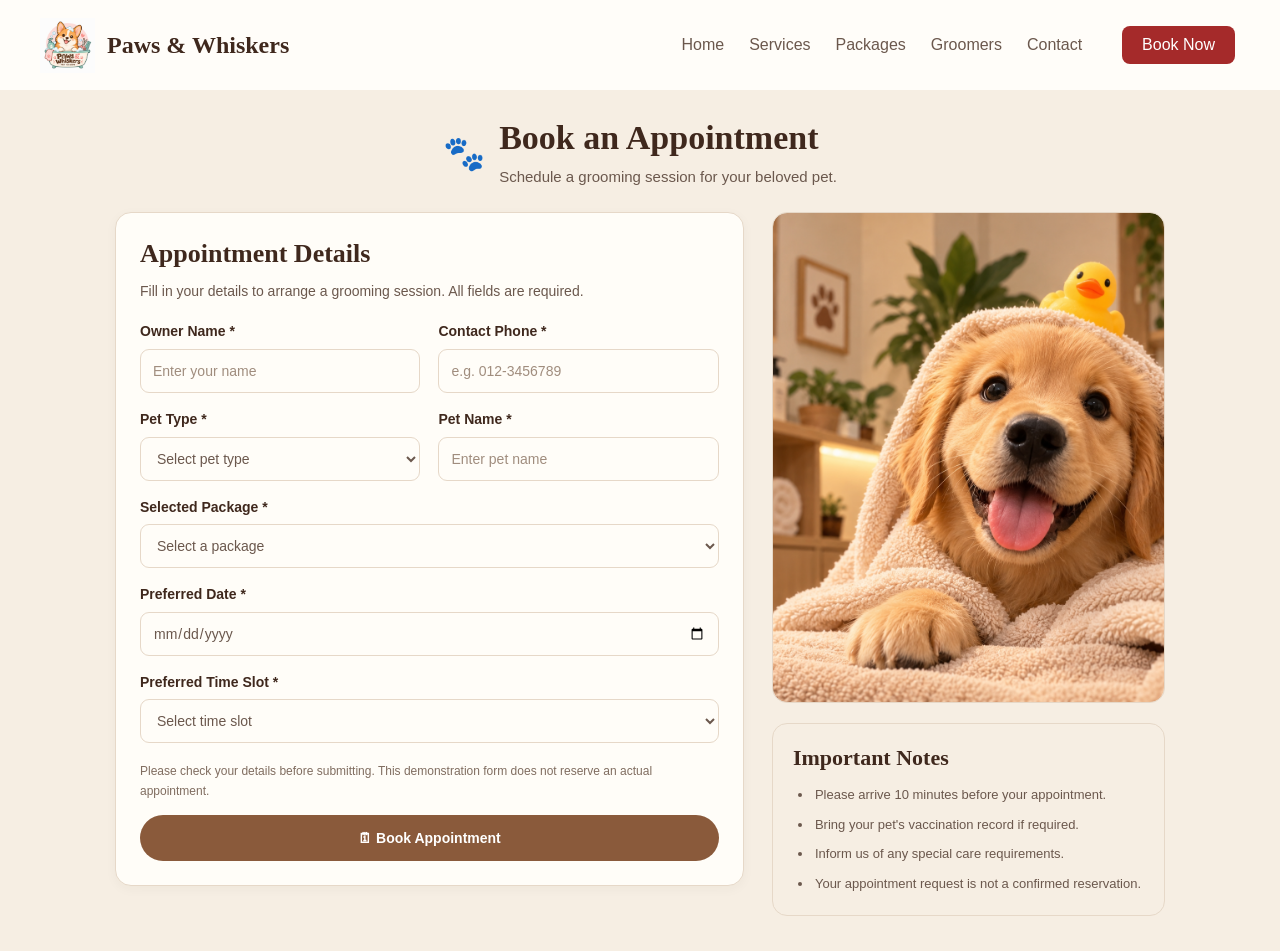
==== commit 5f23c5d3: "modified booking page and style. created contact page and booking image" ====
--- a/booking.html
+++ b/booking.html
@@ -1,33 +1,29 @@
 <!DOCTYPE html>
 
 <head>
-    <title>Booking - Paws &amp; Whiskers</title>
-
+    <meta name="viewport" content="width=device-width, initial-scale=1.0">
+    <title>Booking | Paws &amp; Whiskers</title>
+
+    <!-- Shared website styling -->
     <link rel="stylesheet" href="style.css">
+    <!-- Booking page styling -->
     <link rel="stylesheet" href="booking.css">
 </head>
 
 <body>
 
-    <!-- Navigation Bar -->
+    <!-- Navigation Bar: existing design preserved -->
     <nav class="navbar" aria-label="Main navigation">
-    <link rel="stylesheet" href="booking.css"
-</head>
-
-<body>
-    <nav class="navbar">
-
-        <div class="nav-brand">
-            <div class="nav-image-logo">
-                <img src="Paws & Whiskers.png" alt="Paws & Whiskers Logo">
-            </div>
-
-            <div class="nav-title">
-                <a href="index.html">Paws &amp; Whiskers</a>
-                <a href="index.html">Paws & Whiskers</a>
-            </div>
-        </div>
-
+<div class="nav-brand">
+    <!-- Website Logo -->
+    <a href="index.html" class="nav-image-logo">
+        <img src="Paws & Whiskers.png" alt="Paws & Whiskers.png">
+    </a>
+    <!-- Website Name -->
+    <div class="nav-title">
+        <a href="index.html">Paws &amp; Whiskers</a>
+    </div>
+</div>
         <div class="nav-links">
             <a href="index.html">Home</a>
             <a href="service.html">Services</a>
@@ -35,168 +31,288 @@
             <a href="groomers.html">Groomers</a>
             <a href="contact.html">Contact</a>
         </div>
-
-        <a href="booking.html" class="button button-brown">Book Now</a>
-
+        <a href="booking.html" class="button button-brown">
+            Book Now
+        </a>
     </nav>
 
 
-    <!-- Page Heading -->
-    <header class="booking-header">
-        <h1 class="page-title">Book an Appointment</h1>
-        <p>Schedule a grooming session for your beloved pet.</p>
-    </header>
-
-
-    <!-- Main Booking Content -->
-    <main class="booking-container">
-
-        <!-- Left Column: Booking Form -->
-        <section class="booking-card">
-
-            <h2 class="section-title">Appointment Details</h2>
-
-            <p class="booking-description" id="booking-note">
-                Fill in your details to arrange a grooming session.
-                All fields are required.
-            </p>
-
-            <form id="booking-form" aria-describedby="booking-note">
-
-                <div class="booking-form-grid">
-
-                    <div class="form-group">
-                        <label for="owner-name">Owner Name *</label>
-                        <input
-                            type="text"
-                            id="owner-name"
-                            name="owner-name"
-                            placeholder="Enter your name"
-                            autocomplete="name"
-                            required
-                        >
+    <!-- Main Booking Page -->
+    <main class="booking-page">
+        <!-- Centered Page Heading -->
+        <header class="booking-header">
+            <span class="booking-paw" aria-hidden="true">🐾</span>
+            <div class="booking-heading-text">
+                <h1>Book an Appointment</h1>
+                <p>
+                    Schedule a grooming session for your beloved pet.
+                </p>
+            </div>
+        </header>
+
+
+        <!-- Main Two-Column Layout -->
+        <div class="booking-container">
+            <!-- LEFT COLUMN: Booking Form -->
+            <section class="booking-card">
+                <h2 class="section-title">
+                    Appointment Details
+                </h2>
+                <p class="booking-description">
+                    Fill in your details to arrange a grooming session.
+                    All fields are required.
+                </p>
+
+
+                <!-- Booking Form -->
+                <form id="bookingForm">
+                    <div class="booking-form-grid">
+                        <!-- Owner Name -->
+                        <div class="form-group">
+                            <label for="owner-name">
+                                Owner Name *
+                            </label>
+                            <input
+                                type="text"
+                                id="owner-name"
+                                name="owner-name"
+                                placeholder="Enter your name"
+                                autocomplete="name"
+                                required
+                            >
+                        </div>
+
+
+                        <!-- Contact Phone -->
+                        <div class="form-group">
+                            <label for="phone">
+                                Contact Phone *
+                            </label>
+                            <input
+                                type="tel"
+                                id="phone"
+                                name="phone"
+                                placeholder="e.g. 012-3456789"
+                                autocomplete="tel"
+                                pattern="[0-9+\-\s()]{8,20}"
+                                title="Enter a valid phone number."
+                                required
+                            >
+                        </div>
+
+
+                        <!-- Pet Type -->
+                        <div class="form-group">
+                            <label for="pet-type">
+                                Pet Type *
+                            </label>
+                            <select
+                                id="pet-type"
+                                name="pet-type"
+                                required
+                            >
+
+                                <option value="">Select pet type</option>
+                                <option value="Dog">Dog</option>
+                                <option value="Cat">Cat</option>
+                                <option value="Rabbit">Rabbit</option>
+                            </select>
+                        </div>
+
+
+                        <!-- Pet Name -->
+                        <div class="form-group">
+                            <label for="pet-name">
+                                Pet Name *
+                            </label>
+                            <input
+                                type="text"
+                                id="pet-name"
+                                name="pet-name"
+                                placeholder="Enter pet name"
+                                required
+                            >
+                        </div>
+
+
+                        <!-- Selected Package -->
+                        <div class="form-group full-width">
+                            <label for="package">
+                                Selected Package *
+                            </label>
+                            <select
+                                id="package"
+                                name="package"
+                                required
+                            >
+                                <option value="">Select a package</option>
+                                <option value="Bronze Package">
+                                    Bronze Package - RM50
+                                </option>
+                                <option value="Silver Package">
+                                    Silver Package - RM80
+                                </option>
+                                <option value="Gold Package">
+                                    Gold Package - RM120
+                                </option>
+                            </select>
+                        </div>
+
+
+                        <!-- Preferred Date -->
+                        <div class="form-group full-width">
+                            <label for="date">
+                                Preferred Date *
+                            </label>
+                            <input
+                                type="date"
+                                id="date"
+                                name="date"
+                                required
+                            >
+                        </div>
+
+
+                        <!-- Preferred Time Slot -->
+                        <div class="form-group full-width">
+                            <label for="time">
+                                Preferred Time Slot *
+                            </label>
+                            <select
+                                id="time"
+                                name="time"
+                                required
+                            >
+                                <option value="">Select time slot</option>
+                                <option value="09:00 AM">09:00 AM</option>
+                                <option value="10:00 AM">10:00 AM</option>
+                                <option value="11:00 AM">11:00 AM</option>
+                                <option value="12:00 PM">12:00 PM</option>
+                                <option value="01:00 PM">01:00 PM</option>
+                                <option value="02:00 PM">02:00 PM</option>
+                                <option value="03:00 PM">03:00 PM</option>
+                                <option value="04:00 PM">04:00 PM</option>
+                                <option value="05:00 PM">05:00 PM</option>
+                            </select>
+                        </div>
                     </div>
 
-                    <div class="form-group">
-                        <label for="phone">Contact Phone *</label>
-                        <input
-                            type="tel"
-                            id="phone"
-                            name="phone"
-                            placeholder="e.g. 012-3456789"
-                            autocomplete="tel"
-                            required
-                        >
-                    </div>
-
-                    <div class="form-group">
-                        <label for="pet-type">Pet Type *</label>
-                        <select id="pet-type" name="pet-type" required>
-                            <option value="">Select pet type</option>
-                            <option value="dog">Dog</option>
-                            <option value="cat">Cat</option>
-                            <option value="rabbit">Rabbit</option>
-                        </select>
-                    </div>
-
-                    <div class="form-group">
-                        <label for="pet-name">Pet Name *</label>
-                        <input
-                            type="text"
-                            id="pet-name"
-                            name="pet-name"
-                            placeholder="Enter pet name"
-                            required
-                        >
-                    </div>
-
-                    <div class="form-group full-width">
-                        <label for="package">Selected Package *</label>
-                        <select id="package" name="package" required>
-                            <option value="">Select a package</option>
-                            <option value="bronze">Bronze Package - RM50</option>
-                            <option value="silver">Silver Package - RM80</option>
-                            <option value="gold">Gold Package - RM120</option>
-                        </select>
-                    </div>
-
-                    <div class="form-group full-width">
-                        <label for="date">Preferred Date *</label>
-                        <input type="date" id="date" name="date" required>
-                    </div>
-
-                    <div class="form-group full-width">
-                        <label for="time">Preferred Time Slot *</label>
-                        <select id="time" name="time" required>
-                            <option value="">Select time slot</option>
-                            <option value="09:00">9:00 AM</option>
-                            <option value="10:00">10:00 AM</option>
-                            <option value="11:00">11:00 AM</option>
-                            <option value="12:00">12:00 PM</option>
-                            <option value="13:00">1:00 PM</option>
-                            <option value="14:00">2:00 PM</option>
-                            <option value="15:00">3:00 PM</option>
-                            <option value="16:00">4:00 PM</option>
-                            <option value="17:00">5:00 PM</option>
-                        </select>
-                    </div>
-
+
+                    <!-- Disclaimer -->
+                    <p class="booking-disclaimer">
+                        Please check your details before submitting.
+                        This demonstration form does not reserve an
+                        actual appointment.
+                    </p>
+
+
+                    <!-- Submit Button -->
+                    <button
+                        type="submit"
+                        class="booking-submit"
+                    >
+                        🗓 Book Appointment
+                    </button>
+                </form>
+            </section>
+
+            <script>
+                document.getElementById("bookingForm").addEventListener("submit", function(event) {
+                    event.preventDefault();
+
+                    alert("Thank you for choosing Paws & Whiskers! Your appointment request has been submitted. We look forward to seeing you and your pet!");
+
+                    this.reset();
+                });
+            </script>
+
+
+            <!-- RIGHT COLUMN: Image and Important Notes -->
+            <aside class="booking-sidebar">
+                <!-- Puppy Image -->
+                <div class="booking-image-card">
+                    <img
+                        src="booking-puppy.png"
+                        alt="Happy golden retriever wrapped in a towel after a bath"
+                        class="booking-pet-image"
+                    >
                 </div>
 
-                <p class="booking-disclaimer">
-                    Please check your details before submitting.
-                    This demonstration form does not reserve an actual appointment.
-                </p>
-
-                <button type="submit" class="button button-brown booking-submit">
-                    Book Appointment
-                </button>
-
-            </form>
-        </section>
-
-
-        <!-- Right Column: Puppy Image and Notes -->
-        <aside class="booking-sidebar">
-
-            <section class="booking-image-card">
-
-                <div class="booking-image-text">
-                    <h2>We can't wait to see you!</h2>
-                    <p>Your pet deserves a little extra pampering.</p>
-                </div>
-
-                <img
-                    src="booking_pet.png"
-                    alt="Happy golden puppy wrapped in a towel after grooming"
-                    class="booking-pet-image"
-                >
-
-            </section>
-
-            <section class="booking-notes">
-                <h2>Important Notes</h2>
-
-                <ul>
-                    <li>Please arrive 10 minutes before your appointment.</li>
-                    <li>Bring your pet's vaccination record if required.</li>
-                    <li>Inform us of any special care requirements.</li>
-                    <li>Your appointment request is not a confirmed reservation.</li>
-                </ul>
-            </section>
-
-        </aside>
-
+
+                <!-- Important Notes -->
+                <section class="booking-notes">
+                    <h2>Important Notes</h2>
+                    <ul>
+                        <li>
+                            Please arrive 10 minutes before your appointment.
+                        </li>
+                        <li>
+                            Bring your pet's vaccination record if required.
+                        </li>
+                        <li>
+                            Inform us of any special care requirements.
+                        </li>
+                        <li>
+                            Your appointment request is not a confirmed reservation.
+                        </li>
+                    </ul>
+                </section>
+            </aside>
+        </div>
     </main>
 
 
-    <!-- Booking Confirmation -->
-    <section class="booking-result-container" aria-label="Booking result">
-        <div id="booking-result" aria-live="polite"></div>
-    </section>
-
-
-    <script src="booking.js"></script>
-
+    <!-- Booking Form JavaScript -->
+    <script>
+        // Prevent users from selecting a date in the past.
+        const dateInput = document.getElementById("date");
+        const today = new Date();
+        const localToday =
+            today.getFullYear() + "-" +
+            String(today.getMonth() + 1).padStart(2, "0") + "-" +
+            String(today.getDate()).padStart(2, "0");
+        dateInput.min = localToday;
+
+
+        // Handle booking form submission.
+        document.getElementById("bookingForm").addEventListener(
+            "submit",
+            function (event) {
+                event.preventDefault();
+                // Check that all required fields are valid.
+                if (!this.checkValidity()) {
+                    this.reportValidity();
+                    return;
+                }
+                // Retrieve booking information.
+                const ownerName =
+                    document.getElementById("owner-name").value.trim();
+                const petName =
+                    document.getElementById("pet-name").value.trim();
+                const petType =
+                    document.getElementById("pet-type").value;
+                const selectedPackage =
+                    document.getElementById("package").value;
+                const preferredDate =
+                    document.getElementById("date").value;
+                const preferredTime =
+                    document.getElementById("time").value;
+
+
+                // Display booking confirmation alert.
+                alert(
+                    "Booking Request Submitted!\n\n" +
+                    "Owner: " + ownerName + "\n" +
+                    "Pet Name: " + petName + "\n" +
+                    "Pet Type: " + petType + "\n" +
+                    "Package: " + selectedPackage + "\n" +
+                    "Date: " + preferredDate + "\n" +
+                    "Time: " + preferredTime + "\n\n" +
+                    "This is a demonstration only. " +
+                    "Your appointment has NOT been reserved."
+                );
+            }
+        );
+    </script>
 </body>
-</html>
+</html>
--- a/style.css
+++ b/style.css
@@ -1,55 +1,73 @@
-/* GENERAL STYLES */
-
-html, body {
+/*General Styles*/
+
+html,
+body {
     background-color: #F6EEE3;
     color: #6B584D;
+
     margin: 0;
     padding: 0;
+
     width: 100%;
     min-height: 100%;
-    font-family: Arial, sans-serif;
+
+    font-family: Arial, Helvetica, sans-serif;
 }
 
 * {
     box-sizing: border-box;
 }
 
-
-/* TITLES */
+img {
+    max-width: 100%;
+}
+
+
+/* Page Title */
 
 .page-title {
     color: #3F281D;
+
+    font-family: Georgia, "Times New Roman", serif;
     font-size: 40px;
     font-weight: bold;
-    font-family: Georgia, serif;
-}
+}
+
+
+/* Section Title */
 
 .section-title {
     color: #3F281D;
+
+    font-family: Georgia, "Times New Roman", serif;
     font-size: 28px;
     font-weight: bold;
-    font-family: Georgia, serif;
-}
-
-
-/* CARD CONTAINERS */
+}
+
+
+/*Card Container*/
 
 .card {
     background-color: #FFFDF8;
+
     border: 1px solid #E6D8C8;
     border-radius: 15px;
+
     padding: 20px;
 }
 
 
-/* INTERACTIVE BUTTONS */
+/* Buttons */
 
 .button {
+    display: inline-block;
+
     padding: 10px 20px;
+    margin-right: 5px;
+
     border-radius: 8px;
+
     text-decoration: none;
-    display: inline-block;
-    margin-right: 5px;
 }
 
 .button-brown {
@@ -60,120 +78,168 @@
 .button-white {
     background-color: white;
     color: brown;
+
     border: 1px solid brown;
 }
 
 
-/* NORMAL BODY TEXT */
+/* Body Text */
 
 .normal-text {
     color: #6B584D;
 }
 
 
-/* NAVIGATION BAR */
+/* Navigation Bar */
 
 .navbar {
+    display: flex;
+    align-items: center;
+    justify-content: space-between;
+
     width: 100%;
-    height: 90px;
+    min-height: 90px;
+
     padding: 15px 40px;
-    display: flex;
-    align-items: center;
-    justify-content: space-between;
+
     background-color: #FFFDF9;
 }
 
+
+/* Logo and brand */
+
 .nav-brand {
     display: flex;
     align-items: center;
+
     gap: 12px;
+
+    flex-shrink: 0;
+}
+
+.nav-image-logo img {
+    display: block;
+
+    width: 55px;
+    height: 55px;
+
+    object-fit: contain;
 }
 
 .nav-title a {
     color: #3F281D;
+
     text-decoration: none;
+
+    font-family: Georgia, "Times New Roman", serif;
     font-size: 24px;
     font-weight: bold;
 }
 
+
+/* Navigation links */
+
 .nav-links {
     display: flex;
+    align-items: center;
+
     gap: 25px;
+
     margin-left: auto;
     margin-right: 40px;
 }
 
 .nav-links a {
     color: #6B584D;
+
     text-decoration: none;
+
+    transition: color 0.2s ease;
 }
 
 .nav-links a:hover {
-<<<<<<< HEAD
     color: #8A5A3B;
 }
 
-/*Booking Page*/
-
-.booking-page {
-    max-width: 700px;
-    margin: 40px auto;
-    padding: 0 20px;
-}
-
-.booking-form {
-    margin-top: 25px;
-}
-
-.booking-form .section-title {
-    margin-top: 0;
-}
-
-/*Form Fields*/
+
+/* General Section */
+
+.section {
+    display: flex;
+    align-items: center;
+    justify-content: space-between;
+
+    width: 100%;
+}
+
+
+/* hared Form Styles */
+
 .form-group {
-    margin-bottom: 20px;
+    min-width: 0;
 }
 
 .form-group label {
-    display: block;
-    margin-bottom: 8px;
     font-weight: bold;
 }
 
 .form-group input,
-.form-group select {
-    width: 100%;
-    box-sizing: border-box;
-    padding: 12px;
-    border: 1px solid #E6D8C8;
-    border-radius: 8px;
-    background-color: #FFFDF8;
-    color: #3F281D;
-    font: inherit;
-}
-
-.form-group input:focus,
-.form-group select:focus {
-    outline: 2px solid #8A5A3B;
-    outline-offset: 2px;
-}
-=======
-    color: #B52A2A;
-}
-
-.nav-image-logo img {
-    width: 55px;
-    height: 55px;
-    object-fit: contain;
-}
-
-
-/* NORMAL SECTIONS */
-
-.section {
-    width: 100%;
-    display: flex;
-    justify-content: space-between;
-    align-items: center;
-}
->>>>>>> 35dffeebd71ec7622d835244677544be910b0a0e
+.form-group select,
+.form-group textarea {
+    max-width: 100%;
+    font-family: inherit;
+}
+
+
+/* Responsive Styles */
+
+@media (max-width: 900px) {
+
+    .navbar {
+        padding-right: 24px;
+        padding-left: 24px;
+    }
+
+    .nav-links {
+        gap: 16px;
+        margin-right: 20px;
+    }
+
+}
+
+@media (max-width: 600px) {
+
+    .navbar {
+        flex-wrap: wrap;
+        gap: 14px;
+
+        padding: 14px 16px;
+    }
+
+    .nav-title a {
+        font-size: 21px;
+    }
+
+    .nav-links {
+        flex-wrap: wrap;
+
+        width: 100%;
+
+        gap: 12px;
+
+        margin: 0;
+    }
+
+    .nav-links a {
+        font-size: 13px;
+    }
+
+    .page-title {
+        font-size: 32px;
+    }
+
+    .section-title {
+        font-size: 24px;
+    }
+
+}
--- a/booking.css
+++ b/booking.css
@@ -1,424 +1,601 @@
-/*BOOKING PAGE STYLING*/
-
-body {
-    background: #fbf5ec;
-    color: #3f291d;
-}
-
-/* Page Heading */
+/* Booking Page Stylesheet */
+
+
+/* Booking Page Container */
+
+.booking-page {
+    width: 100%;
+    max-width: 1090px;
+
+    margin: 0 auto;
+    padding: 18px 20px 35px;
+
+    box-sizing: border-box;
+}
+
+
+/* Page Header */
 
 .booking-header {
-    max-width: 1120px;
+    display: flex;
+    align-items: center;
+    justify-content: center;
+
+    gap: 14px;
+
+    width: 100%;
+
     margin: 0 auto;
-    padding: 22px 28px 18px 64px;
-    position: relative;
+    padding: 10px 0 24px;
+
     text-align: left;
 }
 
-.booking-header::before {
-    content: "🐾";
-    position: absolute;
-    left: 27px;
-    top: 23px;
-    font-size: 27px;
-}
-
-.booking-header .page-title {
-    font-family: Georgia, serif;
-    font-size: 32px;
-    line-height: 1.25;
-    color: #492b1c;
-    margin: 0 0 8px;
-}
-
-.booking-header > p {
+.booking-paw {
+    flex-shrink: 0;
+
+    font-size: 34px;
+    line-height: 1;
+}
+
+.booking-heading-text {
+    min-width: 0;
+}
+
+.booking-header h1 {
+    margin: 0 0 7px;
+
+    color: #3F281D;
+
+    font-family: Georgia, "Times New Roman", serif;
+    font-size: 34px;
+    font-weight: bold;
+
+    line-height: 1.2;
+}
+
+.booking-header p {
+    margin: 0;
+
+    color: #6B584D;
+
+    font-size: 15px;
+    line-height: 1.5;
+}
+
+
+/* Main two column layout for the booking form and sidebar */
+
+.booking-container {
+    display: grid;
+
+
+    grid-template-columns:
+        minmax(0, 1.6fr)
+        minmax(0, 1fr);
+
+    align-items: start;
+
+    gap: 28px;
+
+    width: 100%;
+    margin: 0;
+    padding: 0;
+}
+
+
+/* Booking Card: Form and Sidebar */
+
+.booking-card {
+    width: 100%;
+    min-width: 0;
+
+    padding: 24px;
+
+    background: #FFFDF8;
+
+    border: 1px solid #E6D8C8;
+    border-radius: 16px;
+
+    box-shadow: 0 3px 12px rgba(63, 40, 29, 0.04);
+}
+
+.booking-card .section-title {
+    margin: 0 0 9px;
+
+    color: #3F281D;
+
+    font-family: Georgia, "Times New Roman", serif;
+    font-size: 26px;
+    font-weight: bold;
+
+    line-height: 1.3;
+}
+
+.booking-description {
+    margin: 0 0 20px;
+
+    color: #6B584D;
+
     font-size: 14px;
     line-height: 1.6;
-    color: #765a45;
+}
+
+/* ==========================================
+   NAVIGATION LOGO
+   ========================================== */
+
+.booking-page {
+    position: relative;
+}
+
+.nav-brand {
+    display: flex;
+    align-items: center;
+    gap: 12px;
+    flex-shrink: 0;
+}
+
+.nav-image-logo {
+    display: flex;
+    align-items: center;
+    justify-content: center;
+    flex-shrink: 0;
+}
+
+.nav-image-logo img {
+    display: block;
+    width: 55px;
+    height: 55px;
+    object-fit: contain;
+}
+
+.nav-title a {
+    color: #3F281D;
+    text-decoration: none;
+    font-family: Georgia, "Times New Roman", serif;
+    font-size: 24px;
+    font-weight: bold;
+}
+
+
+/* Form Grid*/
+
+.booking-form-grid {
+    display: grid;
+
+    grid-template-columns: repeat(2, minmax(0, 1fr));
+
+    column-gap: 18px;
+    row-gap: 17px;
+
+    width: 100%;
+}
+
+
+/* Individual form fields */
+
+.booking-form-grid .form-group {
+    display: flex;
+    flex-direction: column;
+
+    gap: 7px;
+
+    min-width: 0;
     margin: 0;
 }
 
-/* Main Layout */
-
-.booking-container {
-    max-width: 1120px;
-    margin: 0 auto;
-    padding: 0 28px 25px;
-    display: grid;
-    grid-template-columns: minmax(0, 1.12fr) minmax(0, 0.88fr);
-    gap: 22px;
-    align-items: start;
-}
-
-/* Form Card */
-
-.booking-card {
+
+/* Fields that occupy the entire row */
+
+.booking-form-grid .form-group.full-width {
+    grid-column: 1 / -1;
+}
+
+
+/* ==========================================
+   FORM LABELS
+   ========================================== */
+
+.booking-form-grid .form-group label {
+    display: block;
+
+    margin: 0;
+
+    color: #3F281D;
+
+    font-size: 14px;
+    font-weight: 600;
+
+    line-height: 1.4;
+}
+
+
+/* ==========================================
+   INPUTS AND SELECT MENUS
+   ========================================== */
+
+.booking-form-grid .form-group input,
+.booking-form-grid .form-group select {
+    display: block;
+
+    width: 100%;
     min-width: 0;
+    height: 44px;
+
+    padding: 10px 12px;
+
+    background: #FFFDF8;
+    color: #6B584D;
+
+    border: 1px solid #E6D8C8;
+    border-radius: 9px;
+
+    font-family: Arial, Helvetica, sans-serif;
+    font-size: 14px;
+
     box-sizing: border-box;
-    padding: 20px 18px;
-    background: #fffaf3;
-    border: 1px solid #eee2d4;
-    border-radius: 13px;
-    box-shadow: 0 3px 12px rgba(93, 61, 39, 0.04);
-}
-
-.booking-card .section-title {
-    color: #492b1c;
-    font-family: Georgia, serif;
-    font-size: 24px;
-    margin: 0 0 10px;
-}
-
-.booking-description {
-    color: #8a715d;
+}
+
+
+/* Placeholder text */
+
+.booking-form-grid .form-group input::placeholder {
+    color: #A08D7E;
+}
+
+
+/* Focus state */
+
+.booking-form-grid .form-group input:focus,
+.booking-form-grid .form-group select:focus {
+    outline: 2px solid #8A5A3B;
+    outline-offset: 2px;
+
+    border-color: #8A5A3B;
+}
+
+
+/* ==========================================
+   BOOKING DISCLAIMER
+   ========================================== */
+
+.booking-disclaimer {
+    margin: 19px 0 14px;
+
+    color: #806D60;
+
+    font-size: 12px;
+    line-height: 1.6;
+}
+
+
+/* ==========================================
+   SUBMIT BUTTON
+   ========================================== */
+
+.booking-submit {
+    display: block;
+
+    width: 100%;
+    min-height: 46px;
+
+    padding: 12px 18px;
+
+    background: #8A5A3B;
+    color: #FFFFFF;
+
+    border: none;
+    border-radius: 28px;
+
+    font-family: Arial, Helvetica, sans-serif;
+    font-size: 14px;
+    font-weight: bold;
+
+    cursor: pointer;
+
+    transition:
+        background 0.2s ease,
+        transform 0.2s ease;
+}
+
+.booking-submit:hover {
+    background: #70452D;
+    transform: translateY(-1px);
+}
+
+.booking-submit:focus-visible {
+    outline: 3px solid #C8A68C;
+    outline-offset: 3px;
+}
+
+
+/* ==========================================
+   RIGHT COLUMN: IMAGE AND NOTES
+   ========================================== */
+
+.booking-sidebar {
+    display: flex;
+    flex-direction: column;
+
+    gap: 20px;
+
+    width: 100%;
+    min-width: 0;
+}
+
+
+/* ==========================================
+   PUPPY IMAGE
+   ========================================== */
+
+.booking-image-card {
+    width: 100%;
+    min-width: 0;
+
+    overflow: hidden;
+
+    background: #F6EEE3;
+
+    border: 1px solid #E6D8C8;
+    border-radius: 15px;
+}
+
+.booking-pet-image {
+    display: block;
+
+    width: 100%;
+    height: auto;
+
+    /*
+       Maintain a portrait image shape without
+       stretching the original image.
+    */
+
+    aspect-ratio: 4 / 5;
+    object-fit: cover;
+
+    /*
+       Adjust the vertical crop to help keep
+       the puppy's face visible.
+    */
+
+    object-position: center 35%;
+
+    border-radius: 14px;
+}
+
+
+/* Hide any previous image text overlay */
+
+.booking-image-text {
+    display: none !important;
+}
+
+
+/* ==========================================
+   IMPORTANT NOTES CARD
+   ========================================== */
+
+.booking-notes {
+    width: 100%;
+    min-width: 0;
+
+    padding: 20px;
+
+    background: #F6EEE3;
+
+    border: 1px solid #E6D8C8;
+    border-radius: 15px;
+
+    overflow-wrap: anywhere;
+}
+
+.booking-notes h2 {
+    margin: 0 0 12px;
+
+    color: #3F281D;
+
+    font-family: Georgia, "Times New Roman", serif;
+    font-size: 22px;
+    font-weight: bold;
+
+    line-height: 1.3;
+}
+
+.booking-notes ul {
+    margin: 0;
+    padding-left: 20px;
+}
+
+.booking-notes li {
+    margin: 0 0 9px;
+    padding-left: 2px;
+
+    color: #6B584D;
+
     font-size: 13px;
     line-height: 1.6;
-    margin: 0 0 16px;
-}
-
-/* Form Grid */
-
-.booking-form-grid {
-    display: grid;
-    grid-template-columns: repeat(2, minmax(0, 1fr));
-    column-gap: 14px;
-    row-gap: 15px;
-}
-
-.form-group {
-    display: flex;
-    flex-direction: column;
-    gap: 6px;
-    min-width: 0;
-}
-
-.form-group.full-width {
-    grid-column: 1 / -1;
-}
-
-.form-group label {
-    color: #503626;
-    font-size: 13px;
-    font-weight: 600;
-}
-
-.form-group input,
-.form-group select {
-    width: 100%;
-    min-width: 0;
-    height: 39px;
-    box-sizing: border-box;
-    padding: 8px 11px;
-    border: 1px solid #e8ded3;
-    border-radius: 7px;
-    background: #fffdfb;
-    color: #654d3b;
-    font-family: inherit;
-    font-size: 13px;
-}
-
-.form-group input::placeholder {
-    color: #b5a79a;
-    opacity: 1;
-    box-sizing: border-box;
-    padding: 12px;
-
-    border: 1px solid #E6D8C8;
-    border-radius: 8px;
-
-    background-color: #FFFDF8;
-    color: #3F281D;
-
-    font: inherit;
-}
-
-.form-group input:focus,
-.form-group select:focus {
-    outline: none;
-    border-color: #a67a55;
-    box-shadow: 0 0 0 2px rgba(166, 122, 85, 0.12);
-}
-
-/* Disclaimer */
-
-.booking-disclaimer {
-    margin: 15px 0 10px;
-    color: #9a806b;
-    font-size: 12px;
-    line-height: 1.6;
-}
-
-/* Submit Button */
-
-.booking-submit {
-    display: block;
-    width: 100%;
-    min-height: 42px;
-    box-sizing: border-box;
-    margin-top: 12px;
-    padding: 11px 16px;
-    border: none;
-    border-radius: 22px;
-    background: #75452b;
-    color: #fffaf3;
-    font-family: inherit;
-    font-size: 13px;
-    font-weight: 600;
-    cursor: pointer;
-    transition: background 0.2s, transform 0.2s;
-}
-
-.booking-submit:hover {
-    background: #5e3521;
-    transform: translateY(-1px);
-}
-
-.booking-submit:focus-visible {
-    outline: 3px solid #c69a71;
-    outline-offset: 3px;
-}
-
-/* Right Column */
-
-.booking-sidebar {
-    min-width: 0;
-    display: flex;
-    flex-direction: column;
-    gap: 14px;
-}
-
-/* Puppy Image Card */
-
-.booking-image-card {
-    position: relative;
-    overflow: hidden;
-    background: #f7ead9;
-    border: 1px solid #eee0cf;
-    border-radius: 12px;
-}
-
-.booking-image-text {
-    position: absolute;
-    top: 12px;
-    right: 10px;
-    z-index: 2;
-    width: 48%;
-    padding: 14px 9px;
-    box-sizing: border-box;
-    border-radius: 40px;
-    background: rgba(249, 237, 221, 0.94);
-    text-align: center;
-}
-
-.booking-image-text h2 {
-    margin: 0 0 5px;
-    color: #795137;
-    font-family: Georgia, serif;
-    font-size: 15px;
-    line-height: 1.4;
-}
-
-.booking-image-text p {
-    margin: 0;
-    color: #8b6a50;
-    font-size: 11px;
-    line-height: 1.5;
-}
-
-.booking-pet-image {
-    display: block;
-    width: 100%;
-    height: 330px;
-    object-fit: cover;
-    object-position: center;
-}
-
-/* Important Notes */
-
-.booking-notes {
-    padding: 17px 18px;
-    background: #f5e8d7;
-    border: 1px solid #efe0cd;
-    border-radius: 11px;
-}
-
-.booking-notes h2 {
-    margin: 0 0 9px;
-    color: #62412b;
-    font-family: Georgia, serif;
-    font-size: 16px;
-}
-
-.booking-notes ul {
-    margin: 0;
-    padding-left: 17px;
-}
-
-.booking-notes li {
-    padding-left: 2px;
-    margin-bottom: 5px;
-    color: #795e47;
-    font-size: 11px;
-    line-height: 1.65;
 }
 
 .booking-notes li:last-child {
     margin-bottom: 0;
 }
 
-/* Confirmation Receipt */
-
-.booking-result-container {
-    max-width: 1120px;
-    margin: 0 auto;
-    padding: 0 28px 30px;
-}
-
-.booking-receipt {
-    padding: 22px;
-    background: #fffaf3;
-    border: 1px solid #e7d5c0;
-    border-radius: 12px;
-    color: #583a27;
-    font-size: 14px;
-    box-shadow: 0 4px 14px rgba(89, 57, 34, 0.06);
-}
-
-.booking-receipt h2 {
-    margin-top: 0;
-    font-family: Georgia, serif;
-    font-size: 22px;
-}
-
-.booking-receipt ul {
-    padding: 0;
-    list-style: none;
-}
-
-.booking-receipt li {
-    padding: 10px 0;
-    border-bottom: 1px solid #eadfd2;
-    line-height: 1.6;
-    overflow-wrap: anywhere;
-}
-
-/* Validation Errors */
-
-.booking-message.error {
-    margin: 15px 0 0;
-    padding: 13px;
-    background: #fff0ed;
-    color: #9c3025;
-    border: 1px solid #e8b8ae;
-    border-radius: 8px;
-    font-size: 13px;
-    line-height: 1.6;
-}
-
-/* Tablet */
-
-@media (max-width: 800px) {
+
+/* ==========================================
+   TABLET AND SMALL LAPTOP
+   ========================================== */
+
+@media (max-width: 1000px) {
+
+    .booking-page {
+        max-width: 850px;
+        padding-right: 20px;
+        padding-left: 20px;
+    }
+
+    .booking-container {
+        grid-template-columns:
+            minmax(0, 1.35fr)
+            minmax(0, 1fr);
+
+        gap: 20px;
+    }
+
+    .booking-card {
+        padding: 20px;
+    }
+
+    .booking-card .section-title {
+        font-size: 24px;
+    }
+
+    .booking-form-grid {
+        column-gap: 14px;
+        row-gap: 16px;
+    }
+
+    .booking-pet-image {
+        aspect-ratio: 4 / 5;
+        object-position: center 35%;
+    }
+
+}
+
+
+/* ==========================================
+   TABLET PORTRAIT
+   ========================================== */
+
+@media (max-width: 760px) {
+
+    .booking-page {
+        max-width: 620px;
+        padding: 16px 20px 28px;
+    }
+
+    .booking-container {
+        grid-template-columns: minmax(0, 1fr);
+        gap: 24px;
+    }
+
     .booking-header {
-        padding-left: 58px;
+        padding-bottom: 20px;
+    }
+
+    .booking-sidebar {
+        gap: 20px;
+    }
+
+    .booking-pet-image {
+        aspect-ratio: 16 / 10;
+        object-position: center 35%;
+    }
+
+    .booking-notes {
+        padding: 20px;
+    }
+
+}
+
+
+/* ==========================================
+   MOBILE PHONE
+   ========================================== */
+
+@media (max-width: 480px) {
+
+    .booking-page {
+        padding: 12px 14px 24px;
+    }
+
+    .booking-header {
+        justify-content: flex-start;
+        align-items: flex-start;
+
+        gap: 10px;
+
+        padding: 16px 0 20px;
+    }
+
+    .booking-paw {
+        padding-top: 3px;
+        font-size: 25px;
+    }
+
+    .booking-header h1 {
+        font-size: 26px;
+        line-height: 1.25;
+    }
+
+    .booking-header p {
+        font-size: 13px;
     }
 
     .booking-container {
-        max-width: 620px;
-        grid-template-columns: minmax(0, 1fr);
-    }
-
-    .booking-sidebar {
-        display: grid;
-        grid-template-columns: repeat(2, minmax(0, 1fr));
-        align-items: start;
-    }
-
-    .booking-pet-image {
-        height: 260px;
-    }
-}
-
-/* Mobile */
-
-@media (max-width: 520px) {
-    .booking-header {
-        padding: 20px 16px 16px 48px;
-    }
-
-    .booking-header::before {
-        left: 13px;
-        top: 21px;
+        gap: 20px;
+    }
+
+    .booking-card {
+        padding: 19px 15px;
+    }
+
+    .booking-card .section-title {
         font-size: 23px;
     }
 
-    .booking-header .page-title {
-        font-size: 26px;
-    }
-
-    .booking-header > p {
+    .booking-description {
         font-size: 13px;
     }
 
-    .booking-container {
-        padding: 0 14px 22px;
-        gap: 18px;
-    }
-
-    .booking-card {
-        padding: 17px 13px;
-    }
-
-    .booking-card .section-title {
-        font-size: 22px;
-    }
+    /*
+       Stack paired form fields vertically
+       on narrow mobile screens.
+    */
 
     .booking-form-grid {
         grid-template-columns: minmax(0, 1fr);
-        row-gap: 13px;
-    }
-
-    .form-group.full-width {
+        row-gap: 16px;
+    }
+
+    .booking-form-grid .form-group.full-width {
         grid-column: auto;
     }
 
-    .form-group label {
+    .booking-form-grid .form-group label {
         font-size: 13px;
     }
 
-    .form-group input,
-    .form-group select {
+    .booking-form-grid .form-group input,
+    .booking-form-grid .form-group select {
+        height: 44px;
+        font-size: 14px;
+    }
+
+    .booking-disclaimer {
+        font-size: 12px;
+    }
+
+    .booking-sidebar {
+        gap: 18px;
+    }
+
+    .booking-pet-image {
+        aspect-ratio: 4 / 3;
+        object-position: center 35%;
+    }
+
+    .booking-notes {
+        padding: 18px;
+    }
+
+    .booking-notes h2 {
+        font-size: 21px;
+    }
+
+    .booking-notes li {
         font-size: 13px;
     }
 
-    .booking-sidebar {
-        display: flex;
-    }
-
-    .booking-image-text h2 {
-        font-size: 15px;
-    }
-
-    .booking-image-text p {
-        font-size: 11px;
-    }
-
-    .booking-pet-image {
-        height: 290px;
-    }
-
-    .booking-notes h2 {
-        font-size: 16px;
-    }
-
-    .booking-notes li {
-        font-size: 11px;
-    }
-
-    .booking-result-container {
-        padding: 0 14px 24px;
-    }
-
-    .booking-receipt {
-        padding: 18px 14px;
-    }
-}
+}
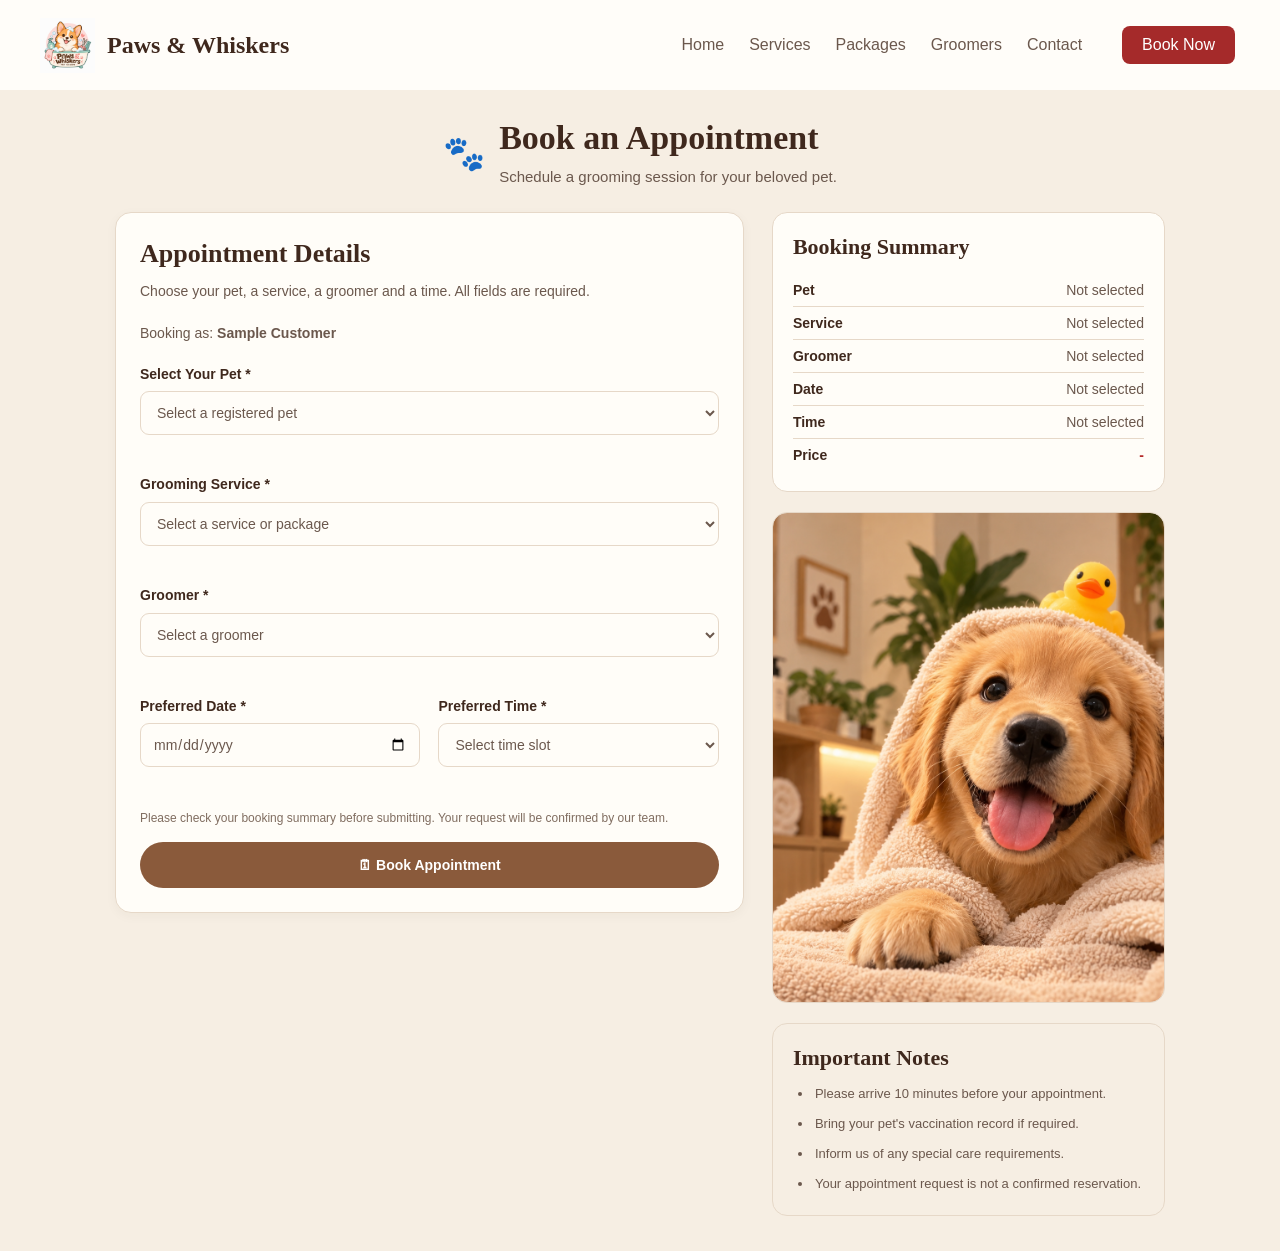
==== commit 0c7be92a: "Complete Paws and Whiskers frontend development" ====
--- a/booking.html
+++ b/booking.html
@@ -1,6 +1,7 @@
 <!DOCTYPE html>
-
+<html lang="en">
 <head>
+    <meta charset="UTF-8">
     <meta name="viewport" content="width=device-width, initial-scale=1.0">
     <title>Booking | Paws &amp; Whiskers</title>
 
@@ -8,6 +9,8 @@
     <link rel="stylesheet" href="style.css">
     <!-- Booking page styling -->
     <link rel="stylesheet" href="booking.css">
+    <!-- Field error and message styling -->
+    <link rel="stylesheet" href="auth.css">
 </head>
 
 <body>
@@ -17,7 +20,7 @@
 <div class="nav-brand">
     <!-- Website Logo -->
     <a href="index.html" class="nav-image-logo">
-        <img src="Paws & Whiskers.png" alt="Paws & Whiskers.png">
+        <img src="images/Paws & Whiskers.png" alt="Paws & Whiskers Logo">
     </a>
     <!-- Website Name -->
     <div class="nav-title">
@@ -59,150 +62,141 @@
                     Appointment Details
                 </h2>
                 <p class="booking-description">
-                    Fill in your details to arrange a grooming session.
+                    Choose your pet, a service, a groomer and a time.
                     All fields are required.
                 </p>
 
+                <!-- BACKEND INTEGRATION (Faith): show the logged-in customer's name -->
+                <p class="booking-description">
+                    Booking as: <strong>Sample Customer</strong>
+                </p>
+
+
+                <!-- Feedback message (errors / success) -->
+                <!-- BACKEND INTEGRATION (Faith): server booking errors can be shown here -->
+                <div id="form-message" class="form-message" role="alert"></div>
+
 
                 <!-- Booking Form -->
-                <form id="bookingForm">
+                <!-- BACKEND INTEGRATION (Faith): set the action to the agreed PHP file -->
+                <form id="bookingForm" method="post" action="" novalidate>
                     <div class="booking-form-grid">
-                        <!-- Owner Name -->
+
+                        <!-- Registered Pet -->
+                        <div class="form-group full-width">
+                            <label for="booking-pet">
+                                Select Your Pet *
+                            </label>
+                            <!--
+                                BACKEND INTEGRATION (Faith):
+                                Create one option for each of the customer's pets.
+                                value = the pet's ID, data-type = Dog, Cat or Rabbit.
+                                If the customer has no pets, show a message with a
+                                link to dashboard.php so they can add one first.
+                            -->
+                            <select id="booking-pet" name="pet_id">
+                                <option value="">Select a registered pet</option>
+                                <!-- SAMPLE DATA START -->
+                                <option value="1" data-type="Dog">Buddy (Dog)</option>
+                                <option value="2" data-type="Cat">Milo (Cat)</option>
+                                <option value="3" data-type="Rabbit">Snowy (Rabbit)</option>
+                                <!-- SAMPLE DATA END -->
+                            </select>
+                            <p class="field-error" id="booking-pet-error"></p>
+                        </div>
+
+
+                        <!-- Grooming Service -->
+                        <div class="form-group full-width">
+                            <label for="booking-service">
+                                Grooming Service *
+                            </label>
+                            <!--
+                                BACKEND INTEGRATION (Faith):
+                                Names, prices and pet types copied from service.html
+                                and packages.html. Replace with services from the
+                                database. data-pets lists the animals the service
+                                is available for.
+                            -->
+                            <select id="booking-service" name="service">
+                                <option value="">Select a service or package</option>
+                                <optgroup label="Services">
+                                    <option value="Basic Bath" data-price="30" data-pets="Dog Cat">Basic Bath - RM30</option>
+                                    <option value="Full Grooming" data-price="60" data-pets="Dog Cat">Full Grooming - RM60</option>
+                                    <option value="Hair Trimming" data-price="40" data-pets="Dog Cat">Hair Trimming - RM40</option>
+                                    <option value="Nail Clipping" data-price="15" data-pets="Dog Cat Rabbit">Nail Clipping - RM15</option>
+                                    <option value="Ear Cleaning" data-price="20" data-pets="Dog Cat">Ear Cleaning - RM20</option>
+                                    <option value="Dental Cleaning" data-price="25" data-pets="Dog Cat">Dental Cleaning - RM25</option>
+                                    <option value="De-shedding" data-price="40" data-pets="Dog Cat">De-shedding - RM40</option>
+                                    <option value="Spa Treatment" data-price="50" data-pets="Dog Cat Rabbit">Spa Treatment - RM50</option>
+                                </optgroup>
+                                <optgroup label="Packages">
+                                    <option value="Bronze Package" data-price="50" data-pets="Dog Cat">Bronze Package - RM50</option>
+                                    <option value="Silver Package" data-price="80" data-pets="Dog Cat">Silver Package - RM80</option>
+                                    <option value="Gold Package" data-price="120" data-pets="Dog Cat">Gold Package - RM120</option>
+                                </optgroup>
+                            </select>
+                            <p class="field-error" id="booking-service-error"></p>
+                        </div>
+
+
+                        <!-- Groomer -->
+                        <div class="form-group full-width">
+                            <label for="booking-groomer">
+                                Groomer *
+                            </label>
+                            <!-- BACKEND INTEGRATION (Faith): replace with groomers from the database (value = groomer ID) -->
+                            <select id="booking-groomer" name="groomer">
+                                <option value="">Select a groomer</option>
+                                <option value="Sophie Wong">Sophie Wong - Cat grooming</option>
+                                <option value="Alice Tan">Alice Tan - Small dog grooming</option>
+                                <option value="Ryan Lim">Ryan Lim - Large dog grooming</option>
+                                <option value="Daniel Ng">Daniel Ng - Rabbit grooming</option>
+                            </select>
+                            <p class="field-error" id="booking-groomer-error"></p>
+                        </div>
+
+
+                        <!-- Booking Date -->
                         <div class="form-group">
-                            <label for="owner-name">
-                                Owner Name *
-                            </label>
-                            <input
-                                type="text"
-                                id="owner-name"
-                                name="owner-name"
-                                placeholder="Enter your name"
-                                autocomplete="name"
-                                required
-                            >
-                        </div>
-
-
-                        <!-- Contact Phone -->
-                        <div class="form-group">
-                            <label for="phone">
-                                Contact Phone *
-                            </label>
-                            <input
-                                type="tel"
-                                id="phone"
-                                name="phone"
-                                placeholder="e.g. 012-3456789"
-                                autocomplete="tel"
-                                pattern="[0-9+\-\s()]{8,20}"
-                                title="Enter a valid phone number."
-                                required
-                            >
-                        </div>
-
-
-                        <!-- Pet Type -->
-                        <div class="form-group">
-                            <label for="pet-type">
-                                Pet Type *
-                            </label>
-                            <select
-                                id="pet-type"
-                                name="pet-type"
-                                required
-                            >
-
-                                <option value="">Select pet type</option>
-                                <option value="Dog">Dog</option>
-                                <option value="Cat">Cat</option>
-                                <option value="Rabbit">Rabbit</option>
-                            </select>
-                        </div>
-
-
-                        <!-- Pet Name -->
-                        <div class="form-group">
-                            <label for="pet-name">
-                                Pet Name *
-                            </label>
-                            <input
-                                type="text"
-                                id="pet-name"
-                                name="pet-name"
-                                placeholder="Enter pet name"
-                                required
-                            >
-                        </div>
-
-
-                        <!-- Selected Package -->
-                        <div class="form-group full-width">
-                            <label for="package">
-                                Selected Package *
-                            </label>
-                            <select
-                                id="package"
-                                name="package"
-                                required
-                            >
-                                <option value="">Select a package</option>
-                                <option value="Bronze Package">
-                                    Bronze Package - RM50
-                                </option>
-                                <option value="Silver Package">
-                                    Silver Package - RM80
-                                </option>
-                                <option value="Gold Package">
-                                    Gold Package - RM120
-                                </option>
-                            </select>
-                        </div>
-
-
-                        <!-- Preferred Date -->
-                        <div class="form-group full-width">
-                            <label for="date">
+                            <label for="booking-date">
                                 Preferred Date *
                             </label>
                             <input
                                 type="date"
-                                id="date"
-                                name="date"
-                                required
+                                id="booking-date"
+                                name="booking_date"
                             >
-                        </div>
-
-
-                        <!-- Preferred Time Slot -->
-                        <div class="form-group full-width">
-                            <label for="time">
-                                Preferred Time Slot *
-                            </label>
-                            <select
-                                id="time"
-                                name="time"
-                                required
-                            >
+                            <p class="field-error" id="booking-date-error"></p>
+                        </div>
+
+
+                        <!-- Booking Time -->
+                        <div class="form-group">
+                            <label for="booking-time">
+                                Preferred Time *
+                            </label>
+                            <select id="booking-time" name="booking_time">
                                 <option value="">Select time slot</option>
-                                <option value="09:00 AM">09:00 AM</option>
-                                <option value="10:00 AM">10:00 AM</option>
-                                <option value="11:00 AM">11:00 AM</option>
-                                <option value="12:00 PM">12:00 PM</option>
-                                <option value="01:00 PM">01:00 PM</option>
-                                <option value="02:00 PM">02:00 PM</option>
-                                <option value="03:00 PM">03:00 PM</option>
-                                <option value="04:00 PM">04:00 PM</option>
-                                <option value="05:00 PM">05:00 PM</option>
-                            </select>
+                                <option value="09:00">09:00 AM</option>
+                                <option value="10:00">10:00 AM</option>
+                                <option value="11:00">11:00 AM</option>
+                                <option value="12:00">12:00 PM</option>
+                                <option value="13:00">01:00 PM</option>
+                                <option value="14:00">02:00 PM</option>
+                                <option value="15:00">03:00 PM</option>
+                                <option value="16:00">04:00 PM</option>
+                                <option value="17:00">05:00 PM</option>
+                            </select>
+                            <p class="field-error" id="booking-time-error"></p>
                         </div>
                     </div>
 
 
                     <!-- Disclaimer -->
                     <p class="booking-disclaimer">
-                        Please check your details before submitting.
-                        This demonstration form does not reserve an
-                        actual appointment.
+                        Please check your booking summary before submitting.
+                        Your request will be confirmed by our team.
                     </p>
 
 
@@ -216,23 +210,45 @@
                 </form>
             </section>
 
-            <script>
-                document.getElementById("bookingForm").addEventListener("submit", function(event) {
-                    event.preventDefault();
-
-                    alert("Thank you for choosing Paws & Whiskers! Your appointment request has been submitted. We look forward to seeing you and your pet!");
-
-                    this.reset();
-                });
-            </script>
-
 
             <!-- RIGHT COLUMN: Image and Important Notes -->
             <aside class="booking-sidebar">
+                <!-- Booking Summary (filled in by booking.js) -->
+                <section class="booking-notes booking-summary">
+                    <h2>Booking Summary</h2>
+                    <dl>
+                        <div>
+                            <dt>Pet</dt>
+                            <dd id="summary-pet">Not selected</dd>
+                        </div>
+                        <div>
+                            <dt>Service</dt>
+                            <dd id="summary-service">Not selected</dd>
+                        </div>
+                        <div>
+                            <dt>Groomer</dt>
+                            <dd id="summary-groomer">Not selected</dd>
+                        </div>
+                        <div>
+                            <dt>Date</dt>
+                            <dd id="summary-date">Not selected</dd>
+                        </div>
+                        <div>
+                            <dt>Time</dt>
+                            <dd id="summary-time">Not selected</dd>
+                        </div>
+                        <div>
+                            <dt>Price</dt>
+                            <dd id="summary-price">-</dd>
+                        </div>
+                    </dl>
+                </section>
+
+
                 <!-- Puppy Image -->
                 <div class="booking-image-card">
                     <img
-                        src="booking-puppy.png"
+                        src="images/booking-puppy.png"
                         alt="Happy golden retriever wrapped in a towel after a bath"
                         class="booking-pet-image"
                     >
@@ -262,57 +278,9 @@
     </main>
 
 
-    <!-- Booking Form JavaScript -->
-    <script>
-        // Prevent users from selecting a date in the past.
-        const dateInput = document.getElementById("date");
-        const today = new Date();
-        const localToday =
-            today.getFullYear() + "-" +
-            String(today.getMonth() + 1).padStart(2, "0") + "-" +
-            String(today.getDate()).padStart(2, "0");
-        dateInput.min = localToday;
-
-
-        // Handle booking form submission.
-        document.getElementById("bookingForm").addEventListener(
-            "submit",
-            function (event) {
-                event.preventDefault();
-                // Check that all required fields are valid.
-                if (!this.checkValidity()) {
-                    this.reportValidity();
-                    return;
-                }
-                // Retrieve booking information.
-                const ownerName =
-                    document.getElementById("owner-name").value.trim();
-                const petName =
-                    document.getElementById("pet-name").value.trim();
-                const petType =
-                    document.getElementById("pet-type").value;
-                const selectedPackage =
-                    document.getElementById("package").value;
-                const preferredDate =
-                    document.getElementById("date").value;
-                const preferredTime =
-                    document.getElementById("time").value;
-
-
-                // Display booking confirmation alert.
-                alert(
-                    "Booking Request Submitted!\n\n" +
-                    "Owner: " + ownerName + "\n" +
-                    "Pet Name: " + petName + "\n" +
-                    "Pet Type: " + petType + "\n" +
-                    "Package: " + selectedPackage + "\n" +
-                    "Date: " + preferredDate + "\n" +
-                    "Time: " + preferredTime + "\n\n" +
-                    "This is a demonstration only. " +
-                    "Your appointment has NOT been reserved."
-                );
-            }
-        );
-    </script>
+    <!-- Shared form helpers (showError, clearError, showFormMessage) -->
+    <script src="auth.js"></script>
+    <!-- Booking form validation and summary -->
+    <script src="booking.js"></script>
 </body>
 </html>
--- a/style.css
+++ b/style.css
@@ -200,9 +200,23 @@
         padding-left: 24px;
     }
 
+    /*
+       On tablets the logo, links and button no longer fit
+       on one line, so the links move to their own row
+       under the logo and Book Now button.
+    */
+    .navbar {
+        flex-wrap: wrap;
+        row-gap: 12px;
+    }
+
     .nav-links {
+        order: 3;
+
+        width: 100%;
+
         gap: 16px;
-        margin-right: 20px;
+        margin-right: 0;
     }
 
 }
--- a/booking.css
+++ b/booking.css
@@ -598,4 +598,58 @@
         font-size: 13px;
     }
 
+}
+
+
+/* ==========================================
+   BOOKING SUMMARY CARD
+   (uses the .booking-notes card style)
+   ========================================== */
+
+.booking-summary {
+    background: #FFFDF8;
+}
+
+.booking-summary dl {
+    margin: 0;
+}
+
+.booking-summary dl div {
+    display: flex;
+    justify-content: space-between;
+
+    gap: 12px;
+
+    padding: 8px 0;
+
+    border-bottom: 1px solid #E6D8C8;
+
+    font-size: 14px;
+}
+
+.booking-summary dl div:last-child {
+    border-bottom: none;
+}
+
+.booking-summary dt {
+    color: #3F281D;
+    font-weight: bold;
+}
+
+.booking-summary dd {
+    margin: 0;
+
+    text-align: right;
+}
+
+#summary-price {
+    color: #B52A2A;
+    font-weight: bold;
+}
+
+
+/* Red border on dropdowns with an error (auth.css covers inputs) */
+
+.booking-form-grid .form-group select.input-error {
+    border-color: #B52A2A;
 }
--- a/auth.css
+++ b/auth.css
@@ -0,0 +1,116 @@
+/* Login and Register Page Stylesheet */
+
+/*
+   These pages reuse booking.css for the card, form grid,
+   inputs and submit button. This file only adds the
+   page width and the validation / feedback messages.
+*/
+
+
+/* Page Container */
+
+.auth-page {
+    width: 100%;
+    max-width: 520px;
+
+    margin: 0 auto;
+    padding: 18px 20px 40px;
+}
+
+.auth-page.auth-page-wide {
+    max-width: 700px;
+}
+
+
+/* Input with an error */
+
+.booking-form-grid .form-group input.input-error {
+    border-color: #B52A2A;
+}
+
+
+/* Error text under each field */
+
+.field-error {
+    min-height: 16px;
+
+    margin: 0;
+
+    color: #B52A2A;
+
+    font-size: 12px;
+    line-height: 1.4;
+}
+
+
+/* Small hint text under a field */
+
+.field-hint {
+    margin: 0;
+
+    color: #806D60;
+
+    font-size: 12px;
+    line-height: 1.4;
+}
+
+
+/* Message box at the top of the form */
+
+.form-message {
+    display: none;
+
+    margin: 0 0 18px;
+    padding: 12px 14px;
+
+    border-radius: 9px;
+
+    font-size: 14px;
+    line-height: 1.5;
+}
+
+.form-message.message-error {
+    display: block;
+
+    background-color: #FBEAEA;
+    color: #B52A2A;
+
+    border: 1px solid #E8BDBD;
+}
+
+.form-message.message-success {
+    display: block;
+
+    background-color: #EAF3E6;
+    color: #2F6B3A;
+
+    border: 1px solid #C5DDBE;
+}
+
+
+/* Space between the last field and the button */
+
+.auth-page .booking-submit {
+    margin-top: 18px;
+}
+
+
+/* Link to the other form */
+
+.auth-switch {
+    margin: 18px 0 0;
+
+    text-align: center;
+
+    font-size: 14px;
+}
+
+.auth-switch a {
+    color: #8A5A3B;
+
+    font-weight: bold;
+}
+
+.auth-switch a:hover {
+    color: #70452D;
+}
